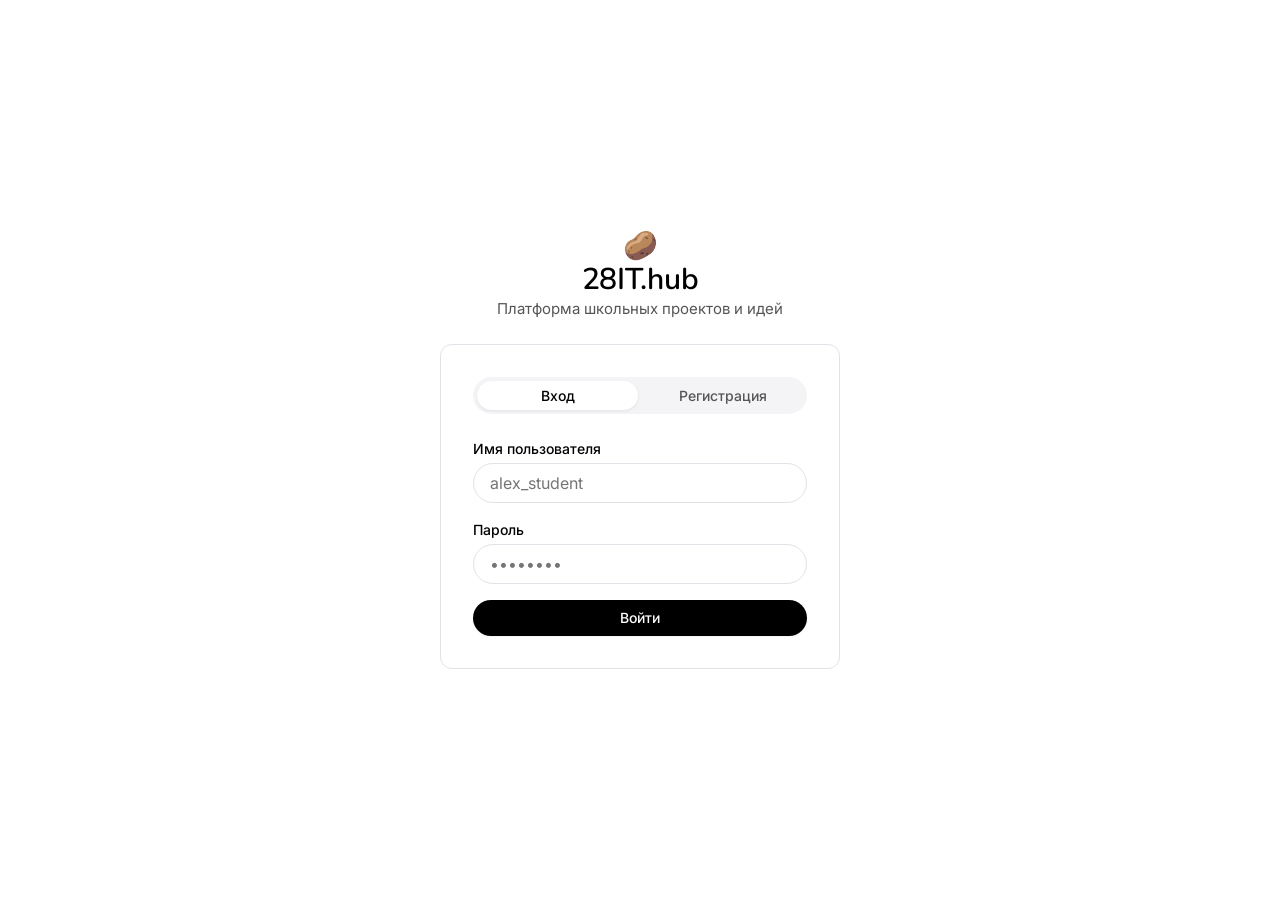
==== client/index.html @ 40cebf3d "refactor: replace logo with smiling potato, add light/dark theme switcher, refine buttons, clean IT " ====
<!DOCTYPE html>
<html lang="ru" data-theme="light">
<head>
  <meta charset="UTF-8" />
  <meta name="viewport" content="width=device-width, initial-scale=1.0" />
  <title>28IT.hub | Платформа школьных проектов</title>
  <meta name="description" content="Платформа школьных проектов 28IT.hub — пространство для обмена знаниями, творчеством и идеями." />
  <link rel="preconnect" href="https://fonts.googleapis.com">
  <link rel="preconnect" href="https://fonts.gstatic.com" crossorigin>
  <link href="https://fonts.googleapis.com/css2?family=Nunito:wght@500;600;700&family=Inter:wght@400;500;600&family=JetBrains+Mono:wght@400;500&display=swap" rel="stylesheet">
  <link rel="stylesheet" href="style.css?v=ollama_v2" />
</head>
<body class="ollama-body">

  <!-- ===================================================================
       1. AUTHENTICATION FULL-SCREEN CANVAS
       =================================================================== -->
  <div id="authScreen" class="ollama-auth-canvas">
    <div class="ollama-auth-box">
      <div class="ollama-auth-brand">
        <div class="potato-logo">🥔</div>
        <h1 class="ollama-display-xl">28IT.hub</h1>
        <p class="ollama-body-md">Платформа школьных проектов и идей</p>
      </div>

      <div class="ollama-auth-card">
        <div class="ollama-auth-tabs">
          <button id="loginTabBtn" class="ollama-tab-pill active" onclick="switchAuthTab('login')">Вход</button>
          <button id="registerTabBtn" class="ollama-tab-pill" onclick="switchAuthTab('register')">Регистрация</button>
        </div>

        <form id="authForm" onsubmit="handleAuthSubmit(event)">
          <div class="ollama-form-group">
            <label class="ollama-label" for="usernameInput">Имя пользователя</label>
            <input type="text" id="usernameInput" class="ollama-text-input" required minlength="3" autocomplete="username" placeholder="alex_student" />
          </div>

          <div class="ollama-form-group">
            <label class="ollama-label" for="passwordInput">Пароль</label>
            <input type="password" id="passwordInput" class="ollama-text-input" required minlength="6" autocomplete="current-password" placeholder="••••••••" />
          </div>

          <div id="authError" class="ollama-warning-box hidden"></div>

          <div class="ollama-form-actions">
            <button type="submit" id="authSubmitBtn" class="ollama-btn-primary full-width">Войти</button>
          </div>
        </form>
      </div>
    </div>
  </div>

  <!-- ===================================================================
       2. MAIN APP SHELL
       =================================================================== -->
  <div id="appContainer" class="ollama-app-container hidden">

    <!-- GLOBAL PRIMARY NAVIGATION BAR -->
    <header class="ollama-primary-nav">
      <div class="ollama-nav-inner">
        <div class="ollama-nav-left">
          <button class="ollama-brand-btn" onclick="navigate('main')">
            <span class="potato-logo nav-potato">🥔</span>
            <span class="ollama-nav-title">28IT.hub</span>
          </button>

          <nav class="ollama-nav-links">
            <button id="navMain" class="ollama-nav-link active" onclick="navigate('main')">Главная</button>
            <button id="navProjects" class="ollama-nav-link" onclick="navigate('projects')">Каталог</button>
            <button id="navMyProjects" class="ollama-nav-link" onclick="navigate('my-projects')">Мои проекты</button>
            <button id="navChats" class="ollama-nav-link" onclick="navigate('chats')">
              Сообщения
              <span id="unreadBadge" class="ollama-badge-unread hidden">0</span>
            </button>
          </nav>
        </div>

        <div class="ollama-search-pill-wrapper">
          <span class="ollama-search-icon">🔍</span>
          <input type="text" id="globalSearchInput" class="ollama-search-input" placeholder="Поиск проектов, авторов, идей..." oninput="handleGlobalSearch()" />
        </div>

        <div class="ollama-nav-right">
          <button class="ollama-btn-secondary theme-toggle-btn" id="themeToggleBtn" onclick="toggleTheme()" title="Переключить тему">☀️</button>
          
          <button class="ollama-btn-secondary" onclick="openPublishModal()">
            + Создать проект
          </button>

          <div class="ollama-user-pill" onclick="navigate('profile')" title="Мой профиль">
            <span class="ollama-user-avatar" id="currentUserAvatar">U</span>
            <span class="ollama-username" id="currentUsername">User</span>
          </div>

          <button class="ollama-btn-icon" onclick="logout()" title="Выйти">
            ✕
          </button>
        </div>
      </div>
    </header>

    <!-- MAIN READING COLUMN CONTENT -->
    <main class="ollama-main-wrapper">

      <!-- ===============================================================
           VIEW 1: HOME / CATALOG / MY PROJECTS / PROFILE
           =============================================================== -->
      <div id="pageView" class="ollama-page-view">

        <!-- HERO SECTION -->
        <section id="heroChapter" class="ollama-hero-section">
          <div class="potato-logo hero-potato">🥔</div>
          <h1 class="ollama-display-xl" id="heroDisplayTitle">Свободная платформа школьных проектов</h1>
          <p class="ollama-body-md ollama-hero-subtitle">Единое пространство для публикации работ, обмена идеями и общения авторов</p>

          <!-- SIGNATURE SNIPPET PILL -->
          <div class="ollama-install-snippet" onclick="copyInstallCmd()">
            <span class="ollama-code-md">28IT.hub — Локальная школьная сеть</span>
            <span class="ollama-copy-btn" title="Копировать">📋</span>
          </div>

          <div class="ollama-hero-actions">
            <button class="ollama-btn-primary" onclick="scrollToCatalog()">Перейти в каталог</button>
            <button class="ollama-btn-secondary" onclick="openPublishModal()">Опубликовать проект</button>
          </div>
        </section>

        <!-- CATALOG & CATEGORIES SECTION -->
        <section id="catalogSection" class="ollama-section">
          <div class="ollama-section-header">
            <h2 class="ollama-display-lg" id="sectionTitle">Каталог проектов</h2>
            <span id="projectsCount" class="ollama-caption-sm">0 проектов</span>
          </div>

          <!-- CATEGORY PILLS -->
          <div class="ollama-category-pills" id="categoriesList">
            <button class="ollama-cat-pill active" onclick="selectCategory('Все')">Все категории</button>
            <button class="ollama-cat-pill" onclick="selectCategory('Учёба')">Учёба</button>
            <button class="ollama-cat-pill" onclick="selectCategory('Творчество')">Творчество</button>
            <button class="ollama-cat-pill" onclick="selectCategory('Игры & Досуг')">Игры & Досуг</button>
            <button class="ollama-cat-pill" onclick="selectCategory('Идеи & Проекты')">Идеи & Проекты</button>
            <button class="ollama-cat-pill" onclick="selectCategory('Другое')">Другое</button>
          </div>

          <!-- PROJECTS GRID -->
          <div id="projectsGrid" class="ollama-projects-grid">
            <div class="ollama-loading">Загрузка каталога...</div>
          </div>
        </section>

        <!-- TERMINAL CARD & ACTIVITY SECTION -->
        <section class="ollama-section">
          <div class="ollama-section-header">
            <h2 class="ollama-heading-lg">Лента событий 28IT.hub</h2>
            <p class="ollama-body-md">Обновления и активность участников локальной сети</p>
          </div>

          <div class="ollama-terminal-grid">
            <!-- TERMINAL CARD PRODUCT PREVIEW -->
            <div class="ollama-terminal-card">
              <div class="ollama-terminal-header">
                <span class="ollama-dot red"></span>
                <span class="ollama-dot yellow"></span>
                <span class="ollama-dot green"></span>
                <span class="ollama-terminal-title">Консоль событий — 28IT.hub</span>
              </div>
              <div class="ollama-terminal-body" id="terminalOutput">
                <div class="ollama-code-sm mute"># Локальное подключение активна</div>
                <div class="ollama-code-sm"><span class="prompt">$</span> 28it-hub status</div>
                <div class="ollama-code-sm mute">загрузка системы... 100%</div>
                <div class="ollama-code-sm">статус: готов к работе (http://localhost:3000)</div>
              </div>
            </div>

            <!-- GIT ACTIVITY STREAM -->
            <div class="ollama-git-stream" id="gitActivityList">
              <div class="ollama-git-empty">Ожидание новых событий...</div>
            </div>
          </div>
        </section>

        <!-- INVERTED DARK CARD SECTION -->
        <section class="ollama-section">
          <div class="ollama-pricing-card-dark">
            <div class="ollama-dark-card-inner">
              <div class="ollama-dark-badge">ШКОЛЬНОЕ СООБЩЕСТВО</div>
              <h3 class="ollama-heading-lg">Присоединяйтесь к лаборатории 28IT</h3>
              <p class="ollama-body-md dark-mute">
                Объединяйтесь с другими школьниками, создавайте уникальные работы и делитесь результатами.
              </p>
              <button class="ollama-btn-pill-on-dark" onclick="openPublishModal()">
                Загрузить свою работу
              </button>
            </div>
          </div>
        </section>

        <!-- FAQ SECTION -->
        <section class="ollama-section">
          <h2 class="ollama-display-lg">Часто задаваемые вопросы</h2>
          <div class="ollama-faq-list">
            <div class="ollama-faq-row">
              <div class="ollama-heading-sm">Как выложить свой проект?</div>
              <div class="ollama-body-md">Нажмите кнопку «+ Создать проект», заполните описание, прикрепите файлы или ссылку на репозиторий в Gitea.</div>
            </div>
            <div class="ollama-faq-row">
              <div class="ollama-heading-sm">Как заказать 3D-печать детали?</div>
              <div class="ollama-body-md">Найдите интересующий проект в каталоге и нажмите «Написать автору», чтобы обсудить изготовление.</div>
            </div>
            <div class="ollama-faq-row">
              <div class="ollama-heading-sm">Работает ли сайт без интернета?</div>
              <div class="ollama-body-md">Да, платформа развернута в локальной сети школы и доступна автономно.</div>
            </div>
          </div>
        </section>

        <!-- FOOTER SECTION -->
        <footer class="ollama-footer">
          <div class="ollama-footer-links">
            <a href="#" onclick="navigate('main'); return false;">Главная</a>
            <a href="#" onclick="navigate('projects'); return false;">Проекты</a>
            <a href="#" onclick="navigate('my-projects'); return false;">Мои публикации</a>
            <a href="#" onclick="navigate('chats'); return false;">Сообщения</a>
            <span>Gitea</span>
            <span>28IT Lab</span>
          </div>
          <div class="ollama-footer-copy">© 2026 28IT.hub · Документированная система мейкеров</div>
        </footer>

      </div><!-- /pageView -->

      <!-- ===============================================================
           VIEW 2: CHATS & DIRECT MESSAGING
           =============================================================== -->
      <div id="chatsView" class="ollama-chats-screen hidden">
        <div class="ollama-chats-shell">
          
          <!-- Chats Sidebar -->
          <aside class="ollama-chats-sidebar">
            <div class="ollama-chats-header">
              <h2 class="ollama-heading-md">Диалоги</h2>
            </div>
            <div id="chatsList" class="ollama-dialogs-list"></div>
          </aside>

          <!-- Active Chat Window -->
          <section class="ollama-chat-viewport">
            <div id="chatHeader" class="ollama-chat-header-bar">
              <div class="ollama-chat-peer-info">
                <div id="activeChatAvatar" class="ollama-avatar-pill">👤</div>
                <div>
                  <div id="activeChatTitle" class="ollama-heading-md">Выберите диалог</div>
                  <div id="chatSubInfo" class="ollama-caption-sm">Диалоги по проектам</div>
                </div>
              </div>
              <div id="typingIndicator" class="ollama-typing-tag hidden">печатает...</div>
            </div>

            <div id="messagesContainer" class="ollama-messages-scroll-area">
              <div class="ollama-empty-messages">
                <div class="ollama-empty-icon">💬</div>
                <div class="ollama-heading-md">Диалог не выбран</div>
                <p class="ollama-body-sm">Выберите контакт слева или нажмите «Написать автору» в карточке</p>
              </div>
            </div>

            <form id="messageForm" class="ollama-message-compose-bar hidden" onsubmit="sendMessage(event)">
              <div id="chatAttachPreview" class="ollama-attach-preview hidden">
                <img id="chatAttachImg" src="" alt="preview" />
                <button type="button" class="ollama-attach-remove" onclick="removeChatAttach()">✕</button>
              </div>

              <div class="ollama-compose-inputs">
                <button type="button" class="ollama-btn-icon" onclick="document.getElementById('chatFileInput').click()" title="Прикрепить фото">
                  📷
                </button>
                <input type="file" id="chatFileInput" accept="image/*" style="display:none" onchange="handleChatFileSelect(event)" />
                
                <textarea id="messageInput" class="ollama-text-input ollama-compose-textarea" placeholder="Введите сообщение..." rows="1" oninput="handleTyping()" onkeydown="handleKeyDown(event)"></textarea>
                
                <button type="submit" class="ollama-btn-primary">
                  Отправить
                </button>
              </div>
            </form>
          </section>

        </div>
      </div><!-- /chatsView -->

    </main>
  </div>

  <!-- ===================================================================
       3. MODALS
       =================================================================== -->

  <!-- PROJECT DETAIL MODAL -->
  <div id="projectDetailModal" class="ollama-modal-overlay hidden" onclick="handleOverlayClick(event, 'projectDetailModal')">
    <div class="ollama-modal-container">
      <button class="ollama-modal-close" onclick="closeProjectDetailModal()">✕</button>
      <div id="projectDetailBody" class="ollama-modal-inner">
        <!-- Injected via JS -->
      </div>
    </div>
  </div>

  <!-- PUBLISH MODAL -->
  <div id="publishModal" class="ollama-modal-overlay hidden" onclick="handleOverlayClick(event, 'publishModal')">
    <div class="ollama-modal-container">
      <div class="ollama-modal-header">
        <h3 class="ollama-heading-lg">Опубликовать новый проект</h3>
        <button class="ollama-modal-close" onclick="closePublishModal()">✕</button>
      </div>

      <div class="ollama-modal-inner">
        <form id="publishForm" onsubmit="handlePublishSubmit(event)">
          <div class="ollama-form-group">
            <label class="ollama-label" for="postTitle">Название проекта *</label>
            <input type="text" id="postTitle" class="ollama-text-input" placeholder="Например: FPV Квадрокоптер Mark4" required />
          </div>

          <div class="ollama-form-group">
            <label class="ollama-label" for="postCategory">Категория</label>
            <select id="postCategory" class="ollama-text-input ollama-select">
              <option value="Учёба & Доклады">Учёба & Доклады</option>
              <option value="Творчество & Дизайн">Творчество & Дизайн</option>
              <option value="Игры & Развлечения">Игры & Развлечения</option>
              <option value="Идеи & Лайфхаки">Идеи & Лайфхаки</option>
              <option value="Другое">Другое</option>
            </select>
          </div>

          <div class="ollama-form-group">
            <label class="ollama-label" for="postDesc">Описание проекта *</label>
            <textarea id="postDesc" class="ollama-text-input ollama-textarea" rows="4" placeholder="Характеристики, детали, особенности..." required></textarea>
          </div>

          <div class="ollama-form-group">
            <label class="ollama-label" for="postRepo">Ссылка на Git-репозиторий (Gitea / GitHub)</label>
            <input type="text" id="postRepo" class="ollama-text-input" placeholder="http://192.168.8.178:3000/user/fpv-project" />
          </div>

          <div class="ollama-form-group">
            <label class="ollama-label" for="postImageInput">Обложка / Изображение</label>
            <input type="file" id="postImageInput" accept="image/*" class="ollama-text-input" />
          </div>

          <div id="publishError" class="ollama-warning-box hidden"></div>

          <div class="ollama-modal-actions">
            <button type="button" class="ollama-btn-secondary" onclick="closePublishModal()">Отмена</button>
            <button type="submit" id="publishBtn" class="ollama-btn-primary">Опубликовать</button>
          </div>
        </form>
      </div>
    </div>
  </div>

  <script src="/socket.io/socket.io.js"></script>
  <script src="app.js?v=ollama_v1"></script>
</body>
</html>
---- client/style.css ----
/* ===================================================================
   28IT.HUB DESIGN SYSTEM
   Brand: Potato 🥔 · Canvas: Light (#ffffff) / Dark (#121214)
   Typography: SF Pro Rounded / Nunito / system-ui / ui-monospace
   Geometry: Rounded Pill buttons & Clean Cards
   =================================================================== */

:root, html[data-theme="light"] {
  /* Colors - Light Theme */
  --color-primary: #000000;
  --color-on-primary: #ffffff;
  --color-ink: #000000;
  --color-ink-deep: #090909;
  --color-charcoal: #424242;
  --color-body: #555555;
  --color-mute: #888888;
  --color-canvas: #ffffff;
  --color-surface-soft: #f4f4f6;
  --color-surface-card: #ffffff;
  --color-hairline: #e2e2e8;
  --color-hairline-strong: #d0d0d8;
  --color-on-dark: #ffffff;
  --color-on-dark-mute: rgba(255, 255, 255, 0.7);
  --color-surface-dark: #18181b;
  --color-focus-ring: rgba(59, 130, 246, 0.4);
  --color-link: #000000;
  --color-link-mute: #737373;
  --color-terminal-red: #ff5f56;
  --color-terminal-yellow: #ffbd2e;
  --color-terminal-green: #27c93f;
  --color-card-bg: #ffffff;
  --color-card-border: #e2e2e8;

  /* Typography Fonts */
  --font-family-display: "SF Pro Rounded", "Nunito", -apple-system, BlinkMacSystemFont, "Segoe UI", Roboto, sans-serif;
  --font-family-body: ui-sans-serif, -apple-system, BlinkMacSystemFont, "Segoe UI", Roboto, Inter, sans-serif;
  --font-family-mono: ui-monospace, SFMono-Regular, Menlo, Monaco, Consolas, "Liberation Mono", monospace;

  /* Radius System */
  --radius-none: 0px;
  --radius-sm: 6px;
  --radius-md: 8px;
  --radius-lg: 12px;
  --radius-full: 9999px;

  /* Spacing Scale */
  --space-xxs: 2px;
  --space-xs: 4px;
  --space-sm: 8px;
  --space-md: 12px;
  --space-lg: 16px;
  --space-xl: 24px;
  --space-xxl: 32px;
  --space-section: 64px;
}

html[data-theme="dark"] {
  /* Colors - Dark Theme */
  --color-primary: #ffffff;
  --color-on-primary: #000000;
  --color-ink: #f4f4f6;
  --color-ink-deep: #e4e4e7;
  --color-charcoal: #a1a1aa;
  --color-body: #a1a1aa;
  --color-mute: #71717a;
  --color-canvas: #121214;
  --color-surface-soft: #1c1c1f;
  --color-surface-card: #18181b;
  --color-hairline: #2e2e34;
  --color-hairline-strong: #3f3f46;
  --color-on-dark: #ffffff;
  --color-on-dark-mute: rgba(255, 255, 255, 0.7);
  --color-surface-dark: #27272a;
  --color-focus-ring: rgba(96, 165, 250, 0.5);
  --color-link: #ffffff;
  --color-link-mute: #a1a1aa;
  --color-card-bg: #18181b;
  --color-card-border: #2e2e34;
}

/* Base Reset */
*, *:before, *:after {
  box-sizing: border-box;
  margin: 0;
  padding: 0;
}

html, body {
  width: 100%;
  min-height: 100%;
  background-color: var(--color-canvas);
  color: var(--color-ink);
  font-family: var(--font-family-body);
  font-size: 15px;
  line-height: 1.5;
  -webkit-font-smoothing: antialiased;
  transition: background-color 0.25s ease, color 0.25s ease;
}

a {
  color: var(--color-link);
  text-decoration: underline;
}

button {
  font-family: inherit;
  cursor: pointer;
  border: none;
  background: none;
}

.hidden {
  display: none !important;
}

.full-width {
  width: 100% !important;
}

/* Smiling Potato Logo */
.potato-logo {
  font-size: 28px;
  line-height: 1;
  display: inline-block;
  user-select: none;
  transition: transform 0.2s ease;
}
.potato-logo:hover {
  transform: scale(1.15) rotate(5deg);
}
.nav-potato {
  font-size: 22px;
}
.hero-potato {
  font-size: 44px;
  margin-bottom: 12px;
}

/* ===================================================================
   TYPOGRAPHY SPECIFICATION
   =================================================================== */
.ollama-display-xl {
  font-family: var(--font-family-display);
  font-size: 30px;
  font-weight: 600;
  line-height: 1.2;
  letter-spacing: -0.01em;
  color: var(--color-ink);
}

.ollama-display-lg {
  font-family: var(--font-family-display);
  font-size: 24px;
  font-weight: 600;
  line-height: 1.25;
  letter-spacing: 0;
  color: var(--color-ink);
}

.ollama-heading-lg {
  font-family: var(--font-family-display);
  font-size: 20px;
  font-weight: 600;
  line-height: 1.33;
  letter-spacing: 0;
  color: var(--color-ink);
}

.ollama-heading-md {
  font-family: var(--font-family-body);
  font-size: 18px;
  font-weight: 500;
  line-height: 1.4;
  letter-spacing: 0;
  color: var(--color-ink);
}

.ollama-heading-sm {
  font-family: var(--font-family-body);
  font-size: 16px;
  font-weight: 500;
  line-height: 1.5;
  letter-spacing: 0;
  color: var(--color-ink);
}

.ollama-body-md {
  font-family: var(--font-family-body);
  font-size: 15px;
  font-weight: 400;
  line-height: 1.5;
  color: var(--color-body);
}

.ollama-body-md.dark-mute {
  color: var(--color-on-dark-mute);
}

.ollama-body-strong {
  font-family: var(--font-family-body);
  font-size: 15px;
  font-weight: 500;
  line-height: 1.5;
  color: var(--color-ink);
}

.ollama-body-sm {
  font-family: var(--font-family-body);
  font-size: 13px;
  font-weight: 400;
  line-height: 1.43;
  color: var(--color-body);
}

.ollama-body-sm-strong {
  font-family: var(--font-family-body);
  font-size: 13px;
  font-weight: 500;
  line-height: 1.43;
  color: var(--color-ink);
}

.ollama-caption-sm {
  font-family: var(--font-family-body);
  font-size: 12px;
  font-weight: 400;
  line-height: 1.33;
  color: var(--color-mute);
}

.ollama-code-md {
  font-family: var(--font-family-mono);
  font-size: 14px;
  font-weight: 400;
  line-height: 1.5;
}

.ollama-code-sm {
  font-family: var(--font-family-mono);
  font-size: 13px;
  font-weight: 400;
  line-height: 1.43;
}

/* ===================================================================
   BUTTON COMPONENTS (Neat, clean, rounded)
   =================================================================== */
.ollama-btn-primary {
  background-color: var(--color-primary);
  color: var(--color-on-primary);
  font-family: var(--font-family-body);
  font-size: 14px;
  font-weight: 500;
  line-height: 1;
  border-radius: var(--radius-full);
  padding: 8px 18px;
  height: 36px;
  display: inline-flex;
  align-items: center;
  justify-content: center;
  gap: var(--space-xs);
  border: 1px solid transparent;
  transition: all 0.2s cubic-bezier(0.16, 1, 0.3, 1);
  box-shadow: 0 1px 2px rgba(0,0,0,0.05);
}

.ollama-btn-primary:hover {
  opacity: 0.9;
  transform: translateY(-1px);
}

.ollama-btn-primary:active {
  transform: translateY(0);
}

.ollama-btn-secondary {
  background-color: var(--color-surface-soft);
  color: var(--color-ink);
  border: 1px solid var(--color-hairline);
  font-family: var(--font-family-body);
  font-size: 14px;
  font-weight: 500;
  line-height: 1;
  border-radius: var(--radius-full);
  padding: 8px 18px;
  height: 36px;
  display: inline-flex;
  align-items: center;
  justify-content: center;
  transition: all 0.2s cubic-bezier(0.16, 1, 0.3, 1);
}

.ollama-btn-secondary:hover {
  background-color: var(--color-hairline);
  color: var(--color-ink);
  transform: translateY(-1px);
}

.ollama-btn-pill-on-dark {
  background-color: #ffffff;
  color: #000000;
  font-family: var(--font-family-body);
  font-size: 14px;
  font-weight: 500;
  line-height: 1;
  border-radius: var(--radius-full);
  padding: 8px 20px;
  height: 36px;
  display: inline-flex;
  align-items: center;
  justify-content: center;
  transition: all 0.2s ease;
}

.ollama-btn-pill-on-dark:hover {
  opacity: 0.9;
  transform: translateY(-1px);
}

.ollama-btn-icon {
  background-color: var(--color-surface-soft);
  color: var(--color-ink);
  border: 1px solid var(--color-hairline);
  border-radius: var(--radius-full);
  width: 36px;
  height: 36px;
  display: inline-flex;
  align-items: center;
  justify-content: center;
  font-size: 14px;
  transition: all 0.2s ease;
}

.ollama-btn-icon:hover {
  background-color: var(--color-hairline);
}

/* ===================================================================
   AUTHENTICATION CANVAS
   =================================================================== */
.ollama-auth-canvas {
  width: 100vw;
  height: 100vh;
  display: flex;
  align-items: center;
  justify-content: center;
  background-color: var(--color-canvas);
  padding: var(--space-xl);
}

.ollama-auth-box {
  width: 100%;
  max-width: 400px;
  display: flex;
  flex-direction: column;
  align-items: center;
  text-align: center;
  gap: var(--space-xl);
}

.ollama-mascot-logo {
  font-size: 48px;
  line-height: 1;
  margin-bottom: var(--space-xs);
}

.ollama-auth-card {
  width: 100%;
  background-color: var(--color-canvas);
  border: 1px solid var(--color-hairline);
  border-radius: var(--radius-lg);
  padding: var(--space-xxl);
  display: flex;
  flex-direction: column;
  gap: var(--space-xl);
  text-align: left;
}

.ollama-auth-tabs {
  display: flex;
  gap: var(--space-xs);
  background-color: var(--color-surface-soft);
  padding: 4px;
  border-radius: var(--radius-full);
}

.ollama-tab-pill {
  flex: 1;
  padding: 6px 12px;
  border-radius: var(--radius-full);
  font-size: 14px;
  font-weight: 500;
  color: var(--color-body);
  text-align: center;
}

.ollama-tab-pill.active {
  background-color: var(--color-canvas);
  color: var(--color-ink);
  box-shadow: 0 1px 3px rgba(0,0,0,0.08);
}

.ollama-form-group {
  display: flex;
  flex-direction: column;
  gap: var(--space-xs);
  margin-bottom: var(--space-lg);
}

.ollama-label {
  font-size: 14px;
  font-weight: 500;
  color: var(--color-ink);
}

.ollama-text-input {
  background-color: var(--color-canvas);
  color: var(--color-ink);
  border: 1px solid var(--color-hairline);
  border-radius: var(--radius-full);
  padding: 8px 16px;
  height: 40px;
  font-family: var(--font-family-body);
  font-size: 16px;
  outline: none;
  width: 100%;
}

.ollama-text-input:focus {
  border-color: var(--color-ink);
  box-shadow: 0 0 0 3px var(--color-focus-ring);
}

.ollama-textarea {
  border-radius: var(--radius-lg);
  height: auto;
  padding: 12px 16px;
}

.ollama-select {
  appearance: none;
  background-image: url("data:image/svg+xml;charset=US-ASCII,%3Csvg%20xmlns%3D%22http%3A%2F%2Fwww.w3.org%2F2000%2Fsvg%22%20width%3D%22292.4%22%20height%3D%22292.4%22%3E%3Cpath%20fill%3D%22%23000000%22%20d%3D%22M287%2069.4a17.6%2017.6%200%200%200-13-5.4H18.4c-5%200-9.3%201.8-12.9%205.4A17.6%2017.6%200%200%200%200%2082.2c0%205%201.8%209.3%205.4%2012.9l128%20127.9c3.6%203.6%207.8%205.4%2012.8%205.4s9.2-1.8%2012.8-5.4L287%2095c3.5-3.5%205.4-7.8%205.4-12.8%200-5-1.9-9.2-5.5-12.8z%22%2F%3E%3C%2Fsvg%3E");
  background-repeat: no-repeat;
  background-position: right 16px center;
  background-size: 10px;
}

.ollama-warning-box {
  background-color: #fff1f0;
  border: 1px solid #ffa39e;
  color: #cf1322;
  padding: 8px 16px;
  border-radius: var(--radius-lg);
  font-size: 14px;
  margin-bottom: var(--space-lg);
}

/* ===================================================================
   PRIMARY NAVIGATION (Height 56px, Sticky)
   =================================================================== */
.ollama-primary-nav {
  height: 56px;
  background-color: var(--color-canvas);
  border-bottom: 1px solid var(--color-hairline);
  position: sticky;
  top: 0;
  z-index: 100;
  display: flex;
  align-items: center;
  padding: 0 var(--space-xl);
  transition: background-color 0.25s ease, border-color 0.25s ease;
}

.ollama-nav-inner {
  width: 100%;
  max-width: 1080px;
  margin: 0 auto;
  display: flex;
  align-items: center;
  justify-content: space-between;
  gap: var(--space-lg);
}

.ollama-nav-left {
  display: flex;
  align-items: center;
  gap: var(--space-xl);
}

.ollama-brand-btn {
  display: flex;
  align-items: center;
  gap: var(--space-xs);
  text-decoration: none;
}

.ollama-nav-logo {
  font-size: 24px;
}

.ollama-nav-title {
  font-family: var(--font-family-display);
  font-size: 18px;
  font-weight: 600;
  color: var(--color-ink);
}

.ollama-nav-links {
  display: flex;
  align-items: center;
  gap: var(--space-lg);
}

.ollama-nav-link {
  font-size: 14px;
  font-weight: 500;
  color: var(--color-body);
  padding: 4px 0;
  position: relative;
  transition: color 0.15s ease;
}

.ollama-nav-link.active {
  color: var(--color-ink);
}

.ollama-badge-unread {
  background-color: var(--color-primary);
  color: var(--color-on-primary);
  font-size: 11px;
  font-weight: 600;
  padding: 2px 6px;
  border-radius: var(--radius-full);
  margin-left: 4px;
}

.ollama-search-pill-wrapper {
  position: relative;
  width: 300px;
}

.ollama-search-icon {
  position: absolute;
  left: 12px;
  top: 50%;
  transform: translateY(-50%);
  font-size: 14px;
  color: var(--color-mute);
  pointer-events: none;
}

.ollama-search-input {
  width: 100%;
  height: 36px;
  background-color: var(--color-surface-soft);
  border: 1px solid var(--color-hairline);
  border-radius: var(--radius-full);
  padding: 8px 16px 8px 36px;
  font-size: 14px;
  color: var(--color-ink);
  outline: none;
  transition: all 0.2s ease;
}

.ollama-search-input:focus {
  background-color: var(--color-canvas);
  border-color: var(--color-hairline-strong);
  box-shadow: 0 0 0 3px var(--color-focus-ring);
}

.ollama-nav-right {
  display: flex;
  align-items: center;
  gap: var(--space-sm);
}

.ollama-user-pill {
  display: flex;
  align-items: center;
  gap: var(--space-xs);
  cursor: pointer;
  padding: 4px var(--space-sm);
  border-radius: var(--radius-full);
  background-color: var(--color-surface-soft);
  border: 1px solid var(--color-hairline);
}

.ollama-user-avatar {
  width: 24px;
  height: 24px;
  border-radius: var(--radius-full);
  background-color: var(--color-primary);
  color: var(--color-on-primary);
  display: flex;
  align-items: center;
  justify-content: center;
  font-size: 12px;
  font-weight: 600;
}

.ollama-username {
  font-size: 13px;
  font-weight: 500;
  color: var(--color-ink);
}

/* ===================================================================
   MAIN CONTAINER & BALANCED LAYOUT (1080px max-width)
   =================================================================== */
.ollama-main-wrapper {
  width: 100%;
  max-width: 1080px;
  margin: 0 auto;
  padding: 40px var(--space-xl) 80px var(--space-xl);
}

.ollama-section {
  margin-bottom: var(--space-section);
}

.ollama-section-header {
  margin-bottom: var(--space-xl);
  display: flex;
  flex-direction: column;
  gap: var(--space-xs);
}

/* HERO SECTION */
.ollama-hero-section {
  display: flex;
  flex-direction: column;
  align-items: center;
  text-align: center;
  gap: var(--space-md);
  margin: 0 auto var(--space-section) auto;
  max-width: 720px;
  padding: 24px 16px;
}

.ollama-hero-subtitle {
  max-width: 520px;
}

.ollama-install-snippet {
  background-color: var(--color-surface-soft);
  color: var(--color-ink);
  padding: 10px 20px;
  height: 42px;
  border-radius: var(--radius-full);
  display: inline-flex;
  align-items: center;
  gap: var(--space-md);
  cursor: pointer;
  border: 1px solid var(--color-hairline);
  user-select: all;
  transition: border-color 0.2s ease;
}

.ollama-install-snippet:hover {
  border-color: var(--color-hairline-strong);
}

.ollama-copy-btn {
  font-size: 14px;
  color: var(--color-mute);
}

.ollama-hero-actions {
  display: flex;
  gap: var(--space-md);
  margin-top: var(--space-xs);
}

/* CATEGORIES STRIP */
.ollama-category-pills {
  display: flex;
  flex-wrap: wrap;
  gap: var(--space-xs);
  margin-bottom: var(--space-xl);
}

.ollama-cat-pill {
  background-color: var(--color-surface-soft);
  color: var(--color-ink);
  border: 1px solid var(--color-hairline);
  padding: 6px 16px;
  border-radius: var(--radius-full);
  font-size: 13px;
  font-weight: 500;
  transition: all 0.2s ease;
}

.ollama-cat-pill.active {
  background-color: var(--color-primary);
  color: var(--color-on-primary);
  border-color: transparent;
}

/* PROJECTS GRID & CARDS */
.ollama-projects-grid {
  display: grid;
  grid-template-columns: repeat(auto-fill, minmax(240px, 1fr));
  gap: var(--space-xl);
}

.ollama-card {
  background-color: var(--color-canvas);
  border: 1px solid var(--color-hairline);
  border-radius: var(--radius-lg);
  padding: var(--space-lg);
  display: flex;
  flex-direction: column;
  gap: var(--space-md);
  cursor: pointer;
  transition: border-color 0.15s ease;
}

.ollama-card:hover {
  border-color: var(--color-hairline-strong);
}

.ollama-card-cover {
  width: 100%;
  height: 140px;
  object-fit: cover;
  border-radius: var(--radius-md);
  background-color: var(--color-surface-soft);
}

.ollama-card-category {
  display: inline-block;
  background-color: var(--color-surface-soft);
  color: var(--color-ink);
  font-family: var(--font-family-mono);
  font-size: 12px;
  padding: 4px 8px;
  border-radius: var(--radius-full);
  align-self: flex-start;
}

.ollama-card-title {
  font-family: var(--font-family-body);
  font-size: 18px;
  font-weight: 500;
  color: var(--color-ink);
  line-height: 1.3;
}

.ollama-card-desc {
  font-size: 14px;
  color: var(--color-body);
  display: -webkit-box;
  -webkit-line-clamp: 2;
  -webkit-box-orient: vertical;
  overflow: hidden;
}

.ollama-card-author {
  display: flex;
  align-items: center;
  gap: var(--space-xs);
  margin-top: auto;
  padding-top: var(--space-sm);
  border-top: 1px solid var(--color-hairline);
}

/* TERMINAL CARD & GIT ACTIVITY */
.ollama-terminal-grid {
  display: flex;
  flex-direction: column;
  gap: var(--space-xl);
}

.ollama-terminal-card {
  background-color: var(--color-canvas);
  border: 1px solid var(--color-hairline);
  border-radius: var(--radius-lg);
  padding: var(--space-lg);
  font-family: var(--font-family-mono);
}

.ollama-terminal-header {
  display: flex;
  align-items: center;
  gap: 6px;
  margin-bottom: var(--space-md);
  padding-bottom: var(--space-sm);
  border-bottom: 1px solid var(--color-hairline);
}

.ollama-dot {
  width: 12px;
  height: 12px;
  border-radius: var(--radius-full);
}

.ollama-dot.red { background-color: var(--color-terminal-red); }
.ollama-dot.yellow { background-color: var(--color-terminal-yellow); }
.ollama-dot.green { background-color: var(--color-terminal-green); }

.ollama-terminal-title {
  font-size: 12px;
  color: var(--color-mute);
  margin-left: var(--space-xs);
}

.ollama-terminal-body {
  display: flex;
  flex-direction: column;
  gap: 4px;
}

.ollama-terminal-body .prompt {
  color: var(--color-mute);
}

.ollama-git-stream {
  display: flex;
  flex-direction: column;
  gap: var(--space-sm);
}

.ollama-git-card {
  background-color: var(--color-surface-soft);
  border-radius: var(--radius-md);
  padding: var(--space-md);
  display: flex;
  justify-content: space-between;
  align-items: center;
  font-size: 14px;
}

.ollama-git-tag {
  font-family: var(--font-family-mono);
  font-size: 12px;
  background-color: var(--color-canvas);
  border: 1px solid var(--color-hairline);
  padding: 2px 8px;
  border-radius: var(--radius-full);
}

/* INVERTED DARK CARD (MAX TIER MOMENT) */
.ollama-pricing-card-dark {
  background-color: var(--color-surface-dark);
  color: var(--color-on-dark);
  border-radius: var(--radius-lg);
  padding: var(--space-xxl);
}

.ollama-dark-card-inner {
  display: flex;
  flex-direction: column;
  align-items: flex-start;
  gap: var(--space-md);
}

.ollama-dark-badge {
  font-family: var(--font-family-mono);
  font-size: 12px;
  color: var(--color-on-dark-mute);
  letter-spacing: 0.5px;
}

.ollama-pricing-card-dark h3 {
  color: var(--color-on-dark);
}

/* FAQ ROWS */
.ollama-faq-list {
  display: flex;
  flex-direction: column;
}

.ollama-faq-row {
  padding: var(--space-lg) 0;
  border-bottom: 1px solid var(--color-hairline);
  display: flex;
  flex-direction: column;
  gap: var(--space-xs);
}

/* FOOTER SECTION */
.ollama-footer {
  padding-top: var(--space-xxl);
  border-top: 1px solid var(--color-hairline);
  display: flex;
  flex-direction: column;
  align-items: center;
  gap: var(--space-md);
}

.ollama-footer-links {
  display: flex;
  flex-wrap: wrap;
  gap: var(--space-lg);
  font-size: 14px;
  color: var(--color-body);
}

.ollama-footer-links a {
  color: var(--color-body);
  text-decoration: none;
}

.ollama-footer-links a:hover {
  color: var(--color-ink);
}

.ollama-footer-copy {
  font-size: 12px;
  color: var(--color-mute);
}

/* ===================================================================
   CHATS & MESSAGING VIEW
   =================================================================== */
.ollama-chats-screen {
  width: 100%;
}

.ollama-chats-shell {
  display: grid;
  grid-template-columns: 260px 1fr;
  gap: var(--space-lg);
  border: 1px solid var(--color-hairline);
  border-radius: var(--radius-lg);
  overflow: hidden;
  height: 600px;
  background-color: var(--color-canvas);
}

.ollama-chats-sidebar {
  border-right: 1px solid var(--color-hairline);
  background-color: var(--color-surface-soft);
  display: flex;
  flex-direction: column;
}

.ollama-chats-header {
  padding: var(--space-md);
  border-bottom: 1px solid var(--color-hairline);
}

.ollama-dialogs-list {
  flex: 1;
  overflow-y: auto;
}

.ollama-dialog-item {
  padding: var(--space-md);
  border-bottom: 1px solid var(--color-hairline);
  cursor: pointer;
  display: flex;
  align-items: center;
  gap: var(--space-sm);
}

.ollama-dialog-item.active {
  background-color: var(--color-canvas);
  font-weight: 500;
}

.ollama-chat-viewport {
  display: flex;
  flex-direction: column;
}

.ollama-chat-header-bar {
  padding: var(--space-md);
  border-bottom: 1px solid var(--color-hairline);
  display: flex;
  justify-content: space-between;
  align-items: center;
}

.ollama-messages-scroll-area {
  flex: 1;
  padding: var(--space-lg);
  overflow-y: auto;
  display: flex;
  flex-direction: column;
  gap: var(--space-md);
}

.ollama-msg-bubble {
  max-width: 70%;
  padding: 10px 16px;
  border-radius: var(--radius-lg);
  font-size: 14px;
}

.ollama-msg-bubble.sent {
  align-self: flex-end;
  background-color: var(--color-primary);
  color: var(--color-on-primary);
}

.ollama-msg-bubble.received {
  align-self: flex-start;
  background-color: var(--color-surface-soft);
  color: var(--color-ink);
  border: 1px solid var(--color-hairline);
}

.ollama-message-compose-bar {
  padding: var(--space-md);
  border-top: 1px solid var(--color-hairline);
}

.ollama-compose-inputs {
  display: flex;
  align-items: center;
  gap: var(--space-sm);
}

.ollama-compose-textarea {
  flex: 1;
  resize: none;
  height: 40px;
}

/* ===================================================================
   MODALS
   =================================================================== */
.ollama-modal-overlay {
  position: fixed;
  top: 0;
  left: 0;
  width: 100vw;
  height: 100vh;
  background-color: rgba(0,0,0,0.4);
  display: flex;
  align-items: center;
  justify-content: center;
  z-index: 200;
  padding: var(--space-xl);
}

.ollama-modal-container {
  width: 100%;
  max-width: 560px;
  background-color: var(--color-canvas);
  border-radius: var(--radius-lg);
  padding: var(--space-xxl);
  position: relative;
  max-height: 90vh;
  overflow-y: auto;
}

.ollama-modal-close {
  position: absolute;
  top: 20px;
  right: 20px;
  font-size: 18px;
  color: var(--color-mute);
}

.ollama-modal-actions {
  display: flex;
  justify-content: flex-end;
  gap: var(--space-md);
  margin-top: var(--space-xl);
}

/* RESPONSIVE BREAKPOINTS */
@media (max-width: 768px) {
  .ollama-main-wrapper {
    padding: var(--space-xl) var(--space-md);
  }

  .ollama-display-xl {
    font-size: 28px;
  }

  .ollama-search-pill-wrapper {
    display: none;
  }

  .ollama-chats-shell {
    grid-template-columns: 1fr;
  }

  .ollama-chats-sidebar {
    display: none;
  }
}
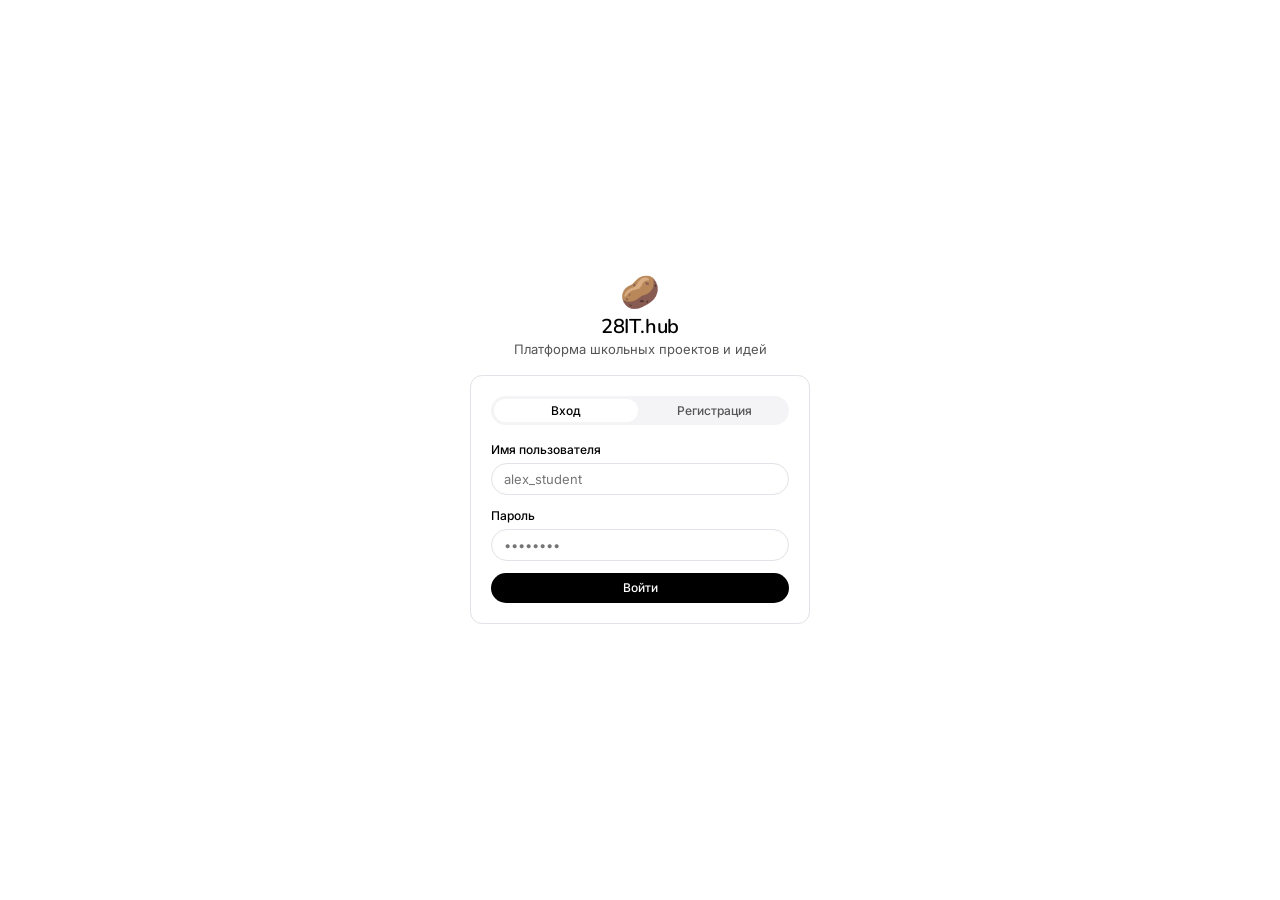
==== commit 102f81ac: "feat: match exact reference screenshot design, zoom distance scale and split layout" ====
--- a/client/index.html
+++ b/client/index.html
@@ -1,14 +1,14 @@
 <!DOCTYPE html>
-<html lang="ru" data-theme="light">
+<html lang="ru" data-theme="dark">
 <head>
   <meta charset="UTF-8" />
   <meta name="viewport" content="width=device-width, initial-scale=1.0" />
   <title>28IT.hub | Платформа школьных проектов</title>
-  <meta name="description" content="Платформа школьных проектов 28IT.hub — пространство для обмена знаниями, творчеством и идеями." />
+  <meta name="description" content="Платформа школьных проектов 28IT.hub — локальная сеть." />
   <link rel="preconnect" href="https://fonts.googleapis.com">
   <link rel="preconnect" href="https://fonts.gstatic.com" crossorigin>
   <link href="https://fonts.googleapis.com/css2?family=Nunito:wght@500;600;700&family=Inter:wght@400;500;600&family=JetBrains+Mono:wght@400;500&display=swap" rel="stylesheet">
-  <link rel="stylesheet" href="style.css?v=ollama_v2" />
+  <link rel="stylesheet" href="style.css?v=nexus_v1" />
 </head>
 <body class="ollama-body">
 
@@ -18,7 +18,7 @@
   <div id="authScreen" class="ollama-auth-canvas">
     <div class="ollama-auth-box">
       <div class="ollama-auth-brand">
-        <div class="potato-logo">🥔</div>
+        <div class="potato-logo hero-potato">🥔</div>
         <h1 class="ollama-display-xl">28IT.hub</h1>
         <p class="ollama-body-md">Платформа школьных проектов и идей</p>
       </div>
@@ -55,7 +55,7 @@
        =================================================================== -->
   <div id="appContainer" class="ollama-app-container hidden">
 
-    <!-- GLOBAL PRIMARY NAVIGATION BAR -->
+    <!-- GLOBAL PRIMARY NAVIGATION BAR (Exact reference layout) -->
     <header class="ollama-primary-nav">
       <div class="ollama-nav-inner">
         <div class="ollama-nav-left">
@@ -77,23 +77,23 @@
 
         <div class="ollama-search-pill-wrapper">
           <span class="ollama-search-icon">🔍</span>
-          <input type="text" id="globalSearchInput" class="ollama-search-input" placeholder="Поиск проектов, авторов, идей..." oninput="handleGlobalSearch()" />
+          <input type="text" id="globalSearchInput" class="ollama-search-input" placeholder="Поиск проектов..." oninput="handleGlobalSearch()" />
         </div>
 
         <div class="ollama-nav-right">
-          <button class="ollama-btn-secondary theme-toggle-btn" id="themeToggleBtn" onclick="toggleTheme()" title="Переключить тему">☀️</button>
-          
+          <button class="theme-toggle-btn" id="themeToggleBtn" onclick="toggleTheme()" title="Переключить тему">☀️</button>
+
+          <div class="ollama-user-pill" onclick="navigate('profile')" title="Мой профиль">
+            <span class="ollama-user-avatar" id="currentUserAvatar">U</span>
+            <span class="ollama-username" id="currentUsername">User</span>
+          </div>
+
           <button class="ollama-btn-secondary" onclick="openPublishModal()">
             + Создать проект
           </button>
 
-          <div class="ollama-user-pill" onclick="navigate('profile')" title="Мой профиль">
-            <span class="ollama-user-avatar" id="currentUserAvatar">U</span>
-            <span class="ollama-username" id="currentUsername">User</span>
-          </div>
-
           <button class="ollama-btn-icon" onclick="logout()" title="Выйти">
-            ✕
+            ↳
           </button>
         </div>
       </div>
@@ -111,7 +111,7 @@
         <section id="heroChapter" class="ollama-hero-section">
           <div class="potato-logo hero-potato">🥔</div>
           <h1 class="ollama-display-xl" id="heroDisplayTitle">Свободная платформа школьных проектов</h1>
-          <p class="ollama-body-md ollama-hero-subtitle">Единое пространство для публикации работ, обмена идеями и общения авторов</p>
+          <p class="ollama-body-md ollama-hero-subtitle">Локальное школьное пространство для публикаций, идей и общения</p>
 
           <!-- SIGNATURE SNIPPET PILL -->
           <div class="ollama-install-snippet" onclick="copyInstallCmd()">
@@ -120,16 +120,55 @@
           </div>
 
           <div class="ollama-hero-actions">
-            <button class="ollama-btn-primary" onclick="scrollToCatalog()">Перейти в каталог</button>
-            <button class="ollama-btn-secondary" onclick="openPublishModal()">Опубликовать проект</button>
+            <button class="ollama-btn-primary" onclick="scrollToCatalog()">Каталог проектов →</button>
+            <button class="ollama-btn-secondary" onclick="navigate('chats')">Сообщения →</button>
+            <button class="ollama-btn-link" onclick="openPublishModal()">Создать проект →</button>
+          </div>
+
+          <div class="ollama-status-line">
+            <span class="status-dot"></span> 28IT.hub готов к работе в локальной сети
+          </div>
+        </section>
+
+        <!-- AUTOMATE YOUR WORK / SPLIT SECTION (2-COLUMN GRID LIKE REFERENCE SCREENSHOT) -->
+        <section class="ollama-section ollama-split-section">
+          <div class="ollama-split-left">
+            <h2 class="ollama-display-lg">Автоматизация & Публикации</h2>
+            <p class="ollama-body-md">
+              Публикуйте свои работы, прикрепляйте файлы и исходный код, общайтесь с авторами в локальной сети школы.
+            </p>
+            <button class="ollama-btn-secondary" onclick="navigate('chats')">
+              Открыть диалоги →
+            </button>
+          </div>
+
+          <div class="ollama-split-right">
+            <div class="ollama-terminal-card">
+              <div class="ollama-terminal-header">
+                <span class="ollama-dot red"></span>
+                <span class="ollama-dot yellow"></span>
+                <span class="ollama-dot green"></span>
+                <span class="ollama-terminal-title">bash — 28it-hub status</span>
+              </div>
+              <div class="ollama-terminal-body" id="terminalOutput">
+                <div class="ollama-code-sm mute">$ 28it-hub status</div>
+                <div class="ollama-code-sm">status: ready on http://localhost:3000</div>
+                <div class="ollama-code-sm mute"># Активные участники локальной сети</div>
+                <div class="ollama-code-sm"><span class="prompt">$</span> 28it-hub list</div>
+                <div class="ollama-code-sm">projects: active</div>
+              </div>
+            </div>
           </div>
         </section>
 
         <!-- CATALOG & CATEGORIES SECTION -->
         <section id="catalogSection" class="ollama-section">
           <div class="ollama-section-header">
-            <h2 class="ollama-display-lg" id="sectionTitle">Каталог проектов</h2>
-            <span id="projectsCount" class="ollama-caption-sm">0 проектов</span>
+            <div class="ollama-header-row">
+              <h2 class="ollama-display-lg" id="sectionTitle">Каталог проектов</h2>
+              <span id="projectsCount" class="ollama-caption-sm">0 проектов</span>
+            </div>
+            <p class="ollama-body-sm">Все опубликованные работы участников школы</p>
           </div>
 
           <!-- CATEGORY PILLS -->
--- a/client/style.css
+++ b/client/style.css
@@ -1,11 +1,49 @@
 /* ===================================================================
-   28IT.HUB DESIGN SYSTEM
-   Brand: Potato 🥔 · Canvas: Light (#ffffff) / Dark (#121214)
+   28IT.HUB DESIGN SYSTEM (Nexus Style)
+   Brand: Potato 🥔 · Canvas: Dark (#0d0d0e) / Light (#ffffff)
    Typography: SF Pro Rounded / Nunito / system-ui / ui-monospace
-   Geometry: Rounded Pill buttons & Clean Cards
    =================================================================== */
 
-:root, html[data-theme="light"] {
+:root, html[data-theme="dark"] {
+  /* Colors - Dark Theme (Default as shown in reference) */
+  --color-primary: #ffffff;
+  --color-on-primary: #000000;
+  --color-ink: #ffffff;
+  --color-ink-deep: #e4e4e7;
+  --color-charcoal: #a1a1aa;
+  --color-body: #9999a1;
+  --color-mute: #66666e;
+  --color-canvas: #0b0b0c;
+  --color-surface-soft: #161618;
+  --color-surface-card: #141416;
+  --color-hairline: #222226;
+  --color-hairline-strong: #33333a;
+  --color-on-dark: #ffffff;
+  --color-on-dark-mute: rgba(255, 255, 255, 0.7);
+  --color-surface-dark: #1d1d22;
+  --color-focus-ring: rgba(255, 255, 255, 0.3);
+  --color-link: #ffffff;
+  --color-link-mute: #a1a1aa;
+  --color-terminal-red: #ff5f56;
+  --color-terminal-yellow: #ffbd2e;
+  --color-terminal-green: #27c93f;
+  --color-card-bg: #141416;
+  --color-card-border: #222226;
+
+  /* Typography Fonts */
+  --font-family-display: "SF Pro Rounded", "Nunito", -apple-system, BlinkMacSystemFont, "Segoe UI", Roboto, sans-serif;
+  --font-family-body: ui-sans-serif, -apple-system, BlinkMacSystemFont, "Segoe UI", Roboto, Inter, sans-serif;
+  --font-family-mono: ui-monospace, SFMono-Regular, Menlo, Monaco, Consolas, "Liberation Mono", monospace;
+
+  /* Radius System */
+  --radius-none: 0px;
+  --radius-sm: 6px;
+  --radius-md: 8px;
+  --radius-lg: 12px;
+  --radius-full: 9999px;
+}
+
+html[data-theme="light"] {
   /* Colors - Light Theme */
   --color-primary: #000000;
   --color-on-primary: #ffffff;
@@ -22,60 +60,11 @@
   --color-on-dark: #ffffff;
   --color-on-dark-mute: rgba(255, 255, 255, 0.7);
   --color-surface-dark: #18181b;
-  --color-focus-ring: rgba(59, 130, 246, 0.4);
+  --color-focus-ring: rgba(0, 0, 0, 0.3);
   --color-link: #000000;
   --color-link-mute: #737373;
-  --color-terminal-red: #ff5f56;
-  --color-terminal-yellow: #ffbd2e;
-  --color-terminal-green: #27c93f;
   --color-card-bg: #ffffff;
   --color-card-border: #e2e2e8;
-
-  /* Typography Fonts */
-  --font-family-display: "SF Pro Rounded", "Nunito", -apple-system, BlinkMacSystemFont, "Segoe UI", Roboto, sans-serif;
-  --font-family-body: ui-sans-serif, -apple-system, BlinkMacSystemFont, "Segoe UI", Roboto, Inter, sans-serif;
-  --font-family-mono: ui-monospace, SFMono-Regular, Menlo, Monaco, Consolas, "Liberation Mono", monospace;
-
-  /* Radius System */
-  --radius-none: 0px;
-  --radius-sm: 6px;
-  --radius-md: 8px;
-  --radius-lg: 12px;
-  --radius-full: 9999px;
-
-  /* Spacing Scale */
-  --space-xxs: 2px;
-  --space-xs: 4px;
-  --space-sm: 8px;
-  --space-md: 12px;
-  --space-lg: 16px;
-  --space-xl: 24px;
-  --space-xxl: 32px;
-  --space-section: 64px;
-}
-
-html[data-theme="dark"] {
-  /* Colors - Dark Theme */
-  --color-primary: #ffffff;
-  --color-on-primary: #000000;
-  --color-ink: #f4f4f6;
-  --color-ink-deep: #e4e4e7;
-  --color-charcoal: #a1a1aa;
-  --color-body: #a1a1aa;
-  --color-mute: #71717a;
-  --color-canvas: #121214;
-  --color-surface-soft: #1c1c1f;
-  --color-surface-card: #18181b;
-  --color-hairline: #2e2e34;
-  --color-hairline-strong: #3f3f46;
-  --color-on-dark: #ffffff;
-  --color-on-dark-mute: rgba(255, 255, 255, 0.7);
-  --color-surface-dark: #27272a;
-  --color-focus-ring: rgba(96, 165, 250, 0.5);
-  --color-link: #ffffff;
-  --color-link-mute: #a1a1aa;
-  --color-card-bg: #18181b;
-  --color-card-border: #2e2e34;
 }
 
 /* Base Reset */
@@ -91,10 +80,11 @@
   background-color: var(--color-canvas);
   color: var(--color-ink);
   font-family: var(--font-family-body);
-  font-size: 15px;
+  font-size: 14px;
   line-height: 1.5;
   -webkit-font-smoothing: antialiased;
   transition: background-color 0.25s ease, color 0.25s ease;
+  overflow-x: hidden;
 }
 
 a {
@@ -119,76 +109,72 @@
 
 /* Smiling Potato Logo */
 .potato-logo {
-  font-size: 28px;
+  font-size: 24px;
   line-height: 1;
   display: inline-block;
   user-select: none;
   transition: transform 0.2s ease;
 }
 .potato-logo:hover {
-  transform: scale(1.15) rotate(5deg);
+  transform: scale(1.12) rotate(4deg);
 }
 .nav-potato {
-  font-size: 22px;
+  font-size: 18px;
 }
 .hero-potato {
-  font-size: 44px;
-  margin-bottom: 12px;
+  font-size: 32px;
+  margin-bottom: 6px;
 }
 
 /* ===================================================================
-   TYPOGRAPHY SPECIFICATION
+   TYPOGRAPHY SPECIFICATION (Zoomed out scale)
    =================================================================== */
 .ollama-display-xl {
   font-family: var(--font-family-display);
-  font-size: 30px;
+  font-size: 20px;
   font-weight: 600;
-  line-height: 1.2;
+  line-height: 1.3;
   letter-spacing: -0.01em;
   color: var(--color-ink);
 }
 
 .ollama-display-lg {
   font-family: var(--font-family-display);
-  font-size: 24px;
+  font-size: 18px;
   font-weight: 600;
-  line-height: 1.25;
-  letter-spacing: 0;
+  line-height: 1.3;
   color: var(--color-ink);
 }
 
 .ollama-heading-lg {
   font-family: var(--font-family-display);
-  font-size: 20px;
+  font-size: 16px;
   font-weight: 600;
-  line-height: 1.33;
-  letter-spacing: 0;
+  line-height: 1.35;
   color: var(--color-ink);
 }
 
 .ollama-heading-md {
   font-family: var(--font-family-body);
-  font-size: 18px;
+  font-size: 14px;
   font-weight: 500;
   line-height: 1.4;
-  letter-spacing: 0;
   color: var(--color-ink);
 }
 
 .ollama-heading-sm {
   font-family: var(--font-family-body);
-  font-size: 16px;
-  font-weight: 500;
-  line-height: 1.5;
-  letter-spacing: 0;
+  font-size: 13px;
+  font-weight: 500;
+  line-height: 1.4;
   color: var(--color-ink);
 }
 
 .ollama-body-md {
   font-family: var(--font-family-body);
-  font-size: 15px;
+  font-size: 13px;
   font-weight: 400;
-  line-height: 1.5;
+  line-height: 1.45;
   color: var(--color-body);
 }
 
@@ -198,31 +184,31 @@
 
 .ollama-body-strong {
   font-family: var(--font-family-body);
-  font-size: 15px;
-  font-weight: 500;
-  line-height: 1.5;
+  font-size: 13px;
+  font-weight: 500;
+  line-height: 1.45;
   color: var(--color-ink);
 }
 
 .ollama-body-sm {
   font-family: var(--font-family-body);
-  font-size: 13px;
+  font-size: 12px;
   font-weight: 400;
-  line-height: 1.43;
+  line-height: 1.4;
   color: var(--color-body);
 }
 
 .ollama-body-sm-strong {
   font-family: var(--font-family-body);
-  font-size: 13px;
-  font-weight: 500;
-  line-height: 1.43;
+  font-size: 12px;
+  font-weight: 500;
+  line-height: 1.4;
   color: var(--color-ink);
 }
 
 .ollama-caption-sm {
   font-family: var(--font-family-body);
-  font-size: 12px;
+  font-size: 11px;
   font-weight: 400;
   line-height: 1.33;
   color: var(--color-mute);
@@ -230,38 +216,38 @@
 
 .ollama-code-md {
   font-family: var(--font-family-mono);
-  font-size: 14px;
+  font-size: 12px;
   font-weight: 400;
-  line-height: 1.5;
+  line-height: 1.4;
 }
 
 .ollama-code-sm {
   font-family: var(--font-family-mono);
-  font-size: 13px;
+  font-size: 12px;
   font-weight: 400;
-  line-height: 1.43;
+  line-height: 1.4;
 }
 
 /* ===================================================================
-   BUTTON COMPONENTS (Neat, clean, rounded)
+   BUTTON COMPONENTS (Reference Style)
    =================================================================== */
 .ollama-btn-primary {
   background-color: var(--color-primary);
   color: var(--color-on-primary);
   font-family: var(--font-family-body);
-  font-size: 14px;
+  font-size: 12px;
   font-weight: 500;
   line-height: 1;
   border-radius: var(--radius-full);
-  padding: 8px 18px;
-  height: 36px;
+  padding: 6px 14px;
+  height: 30px;
   display: inline-flex;
   align-items: center;
   justify-content: center;
-  gap: var(--space-xs);
+  gap: 4px;
   border: 1px solid transparent;
-  transition: all 0.2s cubic-bezier(0.16, 1, 0.3, 1);
-  box-shadow: 0 1px 2px rgba(0,0,0,0.05);
+  transition: all 0.15s ease;
+  white-space: nowrap;
 }
 
 .ollama-btn-primary:hover {
@@ -269,52 +255,72 @@
   transform: translateY(-1px);
 }
 
-.ollama-btn-primary:active {
-  transform: translateY(0);
-}
-
 .ollama-btn-secondary {
   background-color: var(--color-surface-soft);
   color: var(--color-ink);
   border: 1px solid var(--color-hairline);
   font-family: var(--font-family-body);
-  font-size: 14px;
+  font-size: 12px;
   font-weight: 500;
   line-height: 1;
   border-radius: var(--radius-full);
-  padding: 8px 18px;
-  height: 36px;
+  padding: 6px 14px;
+  height: 30px;
   display: inline-flex;
   align-items: center;
   justify-content: center;
-  transition: all 0.2s cubic-bezier(0.16, 1, 0.3, 1);
+  transition: all 0.15s ease;
+  white-space: nowrap;
 }
 
 .ollama-btn-secondary:hover {
   background-color: var(--color-hairline);
   color: var(--color-ink);
   transform: translateY(-1px);
+}
+
+.ollama-btn-link {
+  color: var(--color-ink);
+  font-size: 12px;
+  font-weight: 500;
+  padding: 6px 12px;
+  text-decoration: none;
+  display: inline-flex;
+  align-items: center;
+}
+
+.ollama-btn-link:hover {
+  text-decoration: underline;
+}
+
+.theme-toggle-btn {
+  background: none;
+  border: none;
+  font-size: 14px;
+  cursor: pointer;
+  padding: 4px;
+  color: var(--color-ink);
 }
 
 .ollama-btn-pill-on-dark {
   background-color: #ffffff;
   color: #000000;
   font-family: var(--font-family-body);
-  font-size: 14px;
+  font-size: 12px;
   font-weight: 500;
   line-height: 1;
   border-radius: var(--radius-full);
-  padding: 8px 20px;
-  height: 36px;
+  padding: 6px 16px;
+  height: 30px;
   display: inline-flex;
   align-items: center;
   justify-content: center;
-  transition: all 0.2s ease;
+  transition: all 0.15s ease;
+  white-space: nowrap;
 }
 
 .ollama-btn-pill-on-dark:hover {
   opacity: 0.9;
-  transform: translateY(-1px);
 }
 
 .ollama-btn-icon {
@@ -322,22 +328,21 @@
   color: var(--color-ink);
   border: 1px solid var(--color-hairline);
   border-radius: var(--radius-full);
-  width: 36px;
-  height: 36px;
+  width: 28px;
+  height: 28px;
   display: inline-flex;
   align-items: center;
   justify-content: center;
-  font-size: 14px;
-  transition: all 0.2s ease;
+  font-size: 12px;
+  transition: all 0.15s ease;
+  flex-shrink: 0;
 }
 
 .ollama-btn-icon:hover {
   background-color: var(--color-hairline);
 }
 
-/* ===================================================================
-   AUTHENTICATION CANVAS
-   =================================================================== */
+/* AUTHENTICATION CANVAS */
 .ollama-auth-canvas {
   width: 100vw;
   height: 100vh;
@@ -350,45 +355,39 @@
 
 .ollama-auth-box {
   width: 100%;
-  max-width: 400px;
+  max-width: 340px;
   display: flex;
   flex-direction: column;
   align-items: center;
   text-align: center;
-  gap: var(--space-xl);
-}
-
-.ollama-mascot-logo {
-  font-size: 48px;
-  line-height: 1;
-  margin-bottom: var(--space-xs);
+  gap: 16px;
 }
 
 .ollama-auth-card {
   width: 100%;
-  background-color: var(--color-canvas);
+  background-color: var(--color-surface-card);
   border: 1px solid var(--color-hairline);
   border-radius: var(--radius-lg);
-  padding: var(--space-xxl);
-  display: flex;
-  flex-direction: column;
-  gap: var(--space-xl);
+  padding: 20px;
+  display: flex;
+  flex-direction: column;
+  gap: 16px;
   text-align: left;
 }
 
 .ollama-auth-tabs {
   display: flex;
-  gap: var(--space-xs);
+  gap: 4px;
   background-color: var(--color-surface-soft);
-  padding: 4px;
+  padding: 3px;
   border-radius: var(--radius-full);
 }
 
 .ollama-tab-pill {
   flex: 1;
-  padding: 6px 12px;
-  border-radius: var(--radius-full);
-  font-size: 14px;
+  padding: 4px 10px;
+  border-radius: var(--radius-full);
+  font-size: 12px;
   font-weight: 500;
   color: var(--color-body);
   text-align: center;
@@ -397,18 +396,17 @@
 .ollama-tab-pill.active {
   background-color: var(--color-canvas);
   color: var(--color-ink);
-  box-shadow: 0 1px 3px rgba(0,0,0,0.08);
 }
 
 .ollama-form-group {
   display: flex;
   flex-direction: column;
-  gap: var(--space-xs);
-  margin-bottom: var(--space-lg);
+  gap: 4px;
+  margin-bottom: 12px;
 }
 
 .ollama-label {
-  font-size: 14px;
+  font-size: 12px;
   font-weight: 500;
   color: var(--color-ink);
 }
@@ -418,48 +416,40 @@
   color: var(--color-ink);
   border: 1px solid var(--color-hairline);
   border-radius: var(--radius-full);
-  padding: 8px 16px;
-  height: 40px;
-  font-family: var(--font-family-body);
-  font-size: 16px;
+  padding: 5px 12px;
+  height: 32px;
+  font-family: var(--font-family-body);
+  font-size: 13px;
   outline: none;
   width: 100%;
 }
 
 .ollama-text-input:focus {
   border-color: var(--color-ink);
-  box-shadow: 0 0 0 3px var(--color-focus-ring);
+  box-shadow: 0 0 0 2px var(--color-focus-ring);
 }
 
 .ollama-textarea {
   border-radius: var(--radius-lg);
   height: auto;
-  padding: 12px 16px;
-}
-
-.ollama-select {
-  appearance: none;
-  background-image: url("data:image/svg+xml;charset=US-ASCII,%3Csvg%20xmlns%3D%22http%3A%2F%2Fwww.w3.org%2F2000%2Fsvg%22%20width%3D%22292.4%22%20height%3D%22292.4%22%3E%3Cpath%20fill%3D%22%23000000%22%20d%3D%22M287%2069.4a17.6%2017.6%200%200%200-13-5.4H18.4c-5%200-9.3%201.8-12.9%205.4A17.6%2017.6%200%200%200%200%2082.2c0%205%201.8%209.3%205.4%2012.9l128%20127.9c3.6%203.6%207.8%205.4%2012.8%205.4s9.2-1.8%2012.8-5.4L287%2095c3.5-3.5%205.4-7.8%205.4-12.8%200-5-1.9-9.2-5.5-12.8z%22%2F%3E%3C%2Fsvg%3E");
-  background-repeat: no-repeat;
-  background-position: right 16px center;
-  background-size: 10px;
+  padding: 8px 12px;
 }
 
 .ollama-warning-box {
-  background-color: #fff1f0;
-  border: 1px solid #ffa39e;
-  color: #cf1322;
-  padding: 8px 16px;
+  background-color: rgba(207, 19, 34, 0.1);
+  border: 1px solid rgba(207, 19, 34, 0.3);
+  color: #ff4d4f;
+  padding: 6px 12px;
   border-radius: var(--radius-lg);
-  font-size: 14px;
-  margin-bottom: var(--space-lg);
+  font-size: 12px;
+  margin-bottom: 12px;
 }
 
 /* ===================================================================
-   PRIMARY NAVIGATION (Height 56px, Sticky)
+   PRIMARY NAVIGATION (Exact reference matching)
    =================================================================== */
 .ollama-primary-nav {
-  height: 56px;
+  height: 46px;
   background-color: var(--color-canvas);
   border-bottom: 1px solid var(--color-hairline);
   position: sticky;
@@ -467,40 +457,41 @@
   z-index: 100;
   display: flex;
   align-items: center;
-  padding: 0 var(--space-xl);
-  transition: background-color 0.25s ease, border-color 0.25s ease;
+  padding: 0 16px;
+  transition: background-color 0.25s ease;
 }
 
 .ollama-nav-inner {
   width: 100%;
-  max-width: 1080px;
+  max-width: 900px;
   margin: 0 auto;
   display: flex;
   align-items: center;
   justify-content: space-between;
-  gap: var(--space-lg);
+  gap: 12px;
 }
 
 .ollama-nav-left {
   display: flex;
   align-items: center;
-  gap: var(--space-xl);
+  gap: 16px;
+  flex-shrink: 0;
 }
 
 .ollama-brand-btn {
   display: flex;
   align-items: center;
-  gap: var(--space-xs);
+  gap: 6px;
   text-decoration: none;
 }
 
 .ollama-nav-logo {
-  font-size: 24px;
+  font-size: 18px;
 }
 
 .ollama-nav-title {
   font-family: var(--font-family-display);
-  font-size: 18px;
+  font-size: 15px;
   font-weight: 600;
   color: var(--color-ink);
 }
@@ -508,16 +499,17 @@
 .ollama-nav-links {
   display: flex;
   align-items: center;
-  gap: var(--space-lg);
+  gap: 12px;
 }
 
 .ollama-nav-link {
-  font-size: 14px;
+  font-size: 12px;
   font-weight: 500;
   color: var(--color-body);
-  padding: 4px 0;
+  padding: 3px 0;
   position: relative;
   transition: color 0.15s ease;
+  white-space: nowrap;
 }
 
 .ollama-nav-link.active {
@@ -527,36 +519,36 @@
 .ollama-badge-unread {
   background-color: var(--color-primary);
   color: var(--color-on-primary);
-  font-size: 11px;
+  font-size: 10px;
   font-weight: 600;
-  padding: 2px 6px;
-  border-radius: var(--radius-full);
-  margin-left: 4px;
+  padding: 1px 5px;
+  border-radius: var(--radius-full);
+  margin-left: 2px;
 }
 
 .ollama-search-pill-wrapper {
   position: relative;
-  width: 300px;
+  width: 180px;
 }
 
 .ollama-search-icon {
   position: absolute;
-  left: 12px;
+  left: 10px;
   top: 50%;
   transform: translateY(-50%);
-  font-size: 14px;
+  font-size: 11px;
   color: var(--color-mute);
   pointer-events: none;
 }
 
 .ollama-search-input {
   width: 100%;
-  height: 36px;
+  height: 28px;
   background-color: var(--color-surface-soft);
   border: 1px solid var(--color-hairline);
   border-radius: var(--radius-full);
-  padding: 8px 16px 8px 36px;
-  font-size: 14px;
+  padding: 3px 10px 3px 28px;
+  font-size: 12px;
   color: var(--color-ink);
   outline: none;
   transition: all 0.2s ease;
@@ -565,64 +557,70 @@
 .ollama-search-input:focus {
   background-color: var(--color-canvas);
   border-color: var(--color-hairline-strong);
-  box-shadow: 0 0 0 3px var(--color-focus-ring);
 }
 
 .ollama-nav-right {
   display: flex;
   align-items: center;
-  gap: var(--space-sm);
+  gap: 8px;
+  flex-shrink: 0;
 }
 
 .ollama-user-pill {
   display: flex;
   align-items: center;
-  gap: var(--space-xs);
+  gap: 5px;
   cursor: pointer;
-  padding: 4px var(--space-sm);
+  padding: 2px 6px;
   border-radius: var(--radius-full);
   background-color: var(--color-surface-soft);
   border: 1px solid var(--color-hairline);
 }
 
 .ollama-user-avatar {
-  width: 24px;
-  height: 24px;
+  width: 18px;
+  height: 18px;
   border-radius: var(--radius-full);
   background-color: var(--color-primary);
   color: var(--color-on-primary);
   display: flex;
   align-items: center;
   justify-content: center;
-  font-size: 12px;
+  font-size: 10px;
   font-weight: 600;
 }
 
 .ollama-username {
-  font-size: 13px;
+  font-size: 11px;
   font-weight: 500;
   color: var(--color-ink);
 }
 
 /* ===================================================================
-   MAIN CONTAINER & BALANCED LAYOUT (1080px max-width)
+   MAIN CONTAINER & ZOOMED OUT DISTANCE LAYOUT (900px max-width)
    =================================================================== */
 .ollama-main-wrapper {
   width: 100%;
-  max-width: 1080px;
+  max-width: 900px;
   margin: 0 auto;
-  padding: 40px var(--space-xl) 80px var(--space-xl);
+  padding: 24px 16px 40px 16px;
 }
 
 .ollama-section {
-  margin-bottom: var(--space-section);
+  margin-bottom: 32px;
 }
 
 .ollama-section-header {
-  margin-bottom: var(--space-xl);
-  display: flex;
-  flex-direction: column;
-  gap: var(--space-xs);
+  margin-bottom: 14px;
+  display: flex;
+  flex-direction: column;
+  gap: 2px;
+}
+
+.ollama-header-row {
+  display: flex;
+  align-items: baseline;
+  justify-content: space-between;
 }
 
 /* HERO SECTION */
@@ -631,25 +629,25 @@
   flex-direction: column;
   align-items: center;
   text-align: center;
-  gap: var(--space-md);
-  margin: 0 auto var(--space-section) auto;
-  max-width: 720px;
-  padding: 24px 16px;
+  gap: 10px;
+  margin: 0 auto 32px auto;
+  max-width: 540px;
+  padding: 12px 8px;
 }
 
 .ollama-hero-subtitle {
-  max-width: 520px;
+  max-width: 420px;
 }
 
 .ollama-install-snippet {
   background-color: var(--color-surface-soft);
   color: var(--color-ink);
-  padding: 10px 20px;
-  height: 42px;
+  padding: 4px 14px;
+  height: 32px;
   border-radius: var(--radius-full);
   display: inline-flex;
   align-items: center;
-  gap: var(--space-md);
+  gap: 8px;
   cursor: pointer;
   border: 1px solid var(--color-hairline);
   user-select: all;
@@ -661,33 +659,71 @@
 }
 
 .ollama-copy-btn {
-  font-size: 14px;
+  font-size: 11px;
   color: var(--color-mute);
 }
 
 .ollama-hero-actions {
   display: flex;
-  gap: var(--space-md);
-  margin-top: var(--space-xs);
+  align-items: center;
+  gap: 8px;
+  margin-top: 2px;
+}
+
+.ollama-status-line {
+  font-size: 11px;
+  color: var(--color-mute);
+  display: flex;
+  align-items: center;
+  gap: 6px;
+  margin-top: 4px;
+}
+
+.status-dot {
+  width: 6px;
+  height: 6px;
+  background-color: #27c93f;
+  border-radius: 50%;
+  display: inline-block;
+}
+
+/* AUTOMATE YOUR WORK 2-COLUMN SPLIT SECTION */
+.ollama-split-section {
+  display: grid;
+  grid-template-columns: 1fr 1fr;
+  gap: 24px;
+  align-items: center;
+  margin-bottom: 36px;
+}
+
+.ollama-split-left {
+  display: flex;
+  flex-direction: column;
+  align-items: flex-start;
+  gap: 10px;
+}
+
+.ollama-split-right {
+  width: 100%;
 }
 
 /* CATEGORIES STRIP */
 .ollama-category-pills {
   display: flex;
   flex-wrap: wrap;
-  gap: var(--space-xs);
-  margin-bottom: var(--space-xl);
+  gap: 5px;
+  margin-bottom: 16px;
 }
 
 .ollama-cat-pill {
   background-color: var(--color-surface-soft);
   color: var(--color-ink);
   border: 1px solid var(--color-hairline);
-  padding: 6px 16px;
-  border-radius: var(--radius-full);
-  font-size: 13px;
-  font-weight: 500;
-  transition: all 0.2s ease;
+  padding: 4px 12px;
+  border-radius: var(--radius-full);
+  font-size: 12px;
+  font-weight: 500;
+  transition: all 0.15s ease;
 }
 
 .ollama-cat-pill.active {
@@ -699,8 +735,8 @@
 /* PROJECTS GRID & CARDS */
 .ollama-projects-grid {
   display: grid;
-  grid-template-columns: repeat(auto-fill, minmax(240px, 1fr));
-  gap: var(--space-xl);
+  grid-template-columns: repeat(auto-fill, minmax(200px, 1fr));
+  gap: 14px;
 }
 
 .ollama-card {
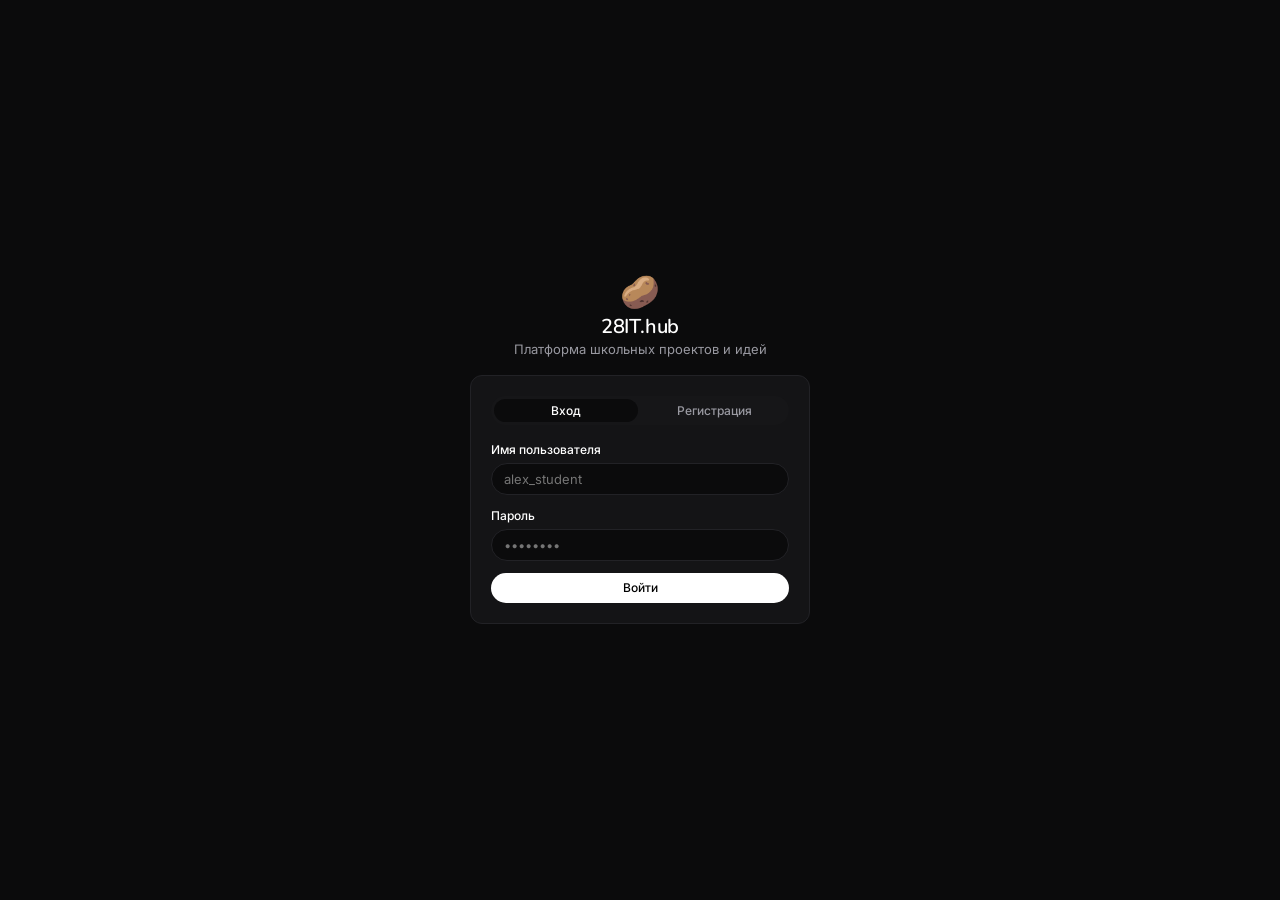
==== commit 9b307b01: "feat: remove event stream, add GitHub-style code/file attachments, post badges and pinning system" ====
--- a/client/index.html
+++ b/client/index.html
@@ -115,8 +115,8 @@
 
           <!-- SIGNATURE SNIPPET PILL -->
           <div class="ollama-install-snippet" onclick="copyInstallCmd()">
-            <span class="ollama-code-md">28IT.hub — Локальная школьная сеть</span>
-            <span class="ollama-copy-btn" title="Копировать">📋</span>
+            <span class="ollama-code-md">http://192.168.0.132:3000</span>
+            <span class="ollama-copy-btn" title="Копировать адрес">📋</span>
           </div>
 
           <div class="ollama-hero-actions">
@@ -187,37 +187,6 @@
           </div>
         </section>
 
-        <!-- TERMINAL CARD & ACTIVITY SECTION -->
-        <section class="ollama-section">
-          <div class="ollama-section-header">
-            <h2 class="ollama-heading-lg">Лента событий 28IT.hub</h2>
-            <p class="ollama-body-md">Обновления и активность участников локальной сети</p>
-          </div>
-
-          <div class="ollama-terminal-grid">
-            <!-- TERMINAL CARD PRODUCT PREVIEW -->
-            <div class="ollama-terminal-card">
-              <div class="ollama-terminal-header">
-                <span class="ollama-dot red"></span>
-                <span class="ollama-dot yellow"></span>
-                <span class="ollama-dot green"></span>
-                <span class="ollama-terminal-title">Консоль событий — 28IT.hub</span>
-              </div>
-              <div class="ollama-terminal-body" id="terminalOutput">
-                <div class="ollama-code-sm mute"># Локальное подключение активна</div>
-                <div class="ollama-code-sm"><span class="prompt">$</span> 28it-hub status</div>
-                <div class="ollama-code-sm mute">загрузка системы... 100%</div>
-                <div class="ollama-code-sm">статус: готов к работе (http://localhost:3000)</div>
-              </div>
-            </div>
-
-            <!-- GIT ACTIVITY STREAM -->
-            <div class="ollama-git-stream" id="gitActivityList">
-              <div class="ollama-git-empty">Ожидание новых событий...</div>
-            </div>
-          </div>
-        </section>
-
         <!-- INVERTED DARK CARD SECTION -->
         <section class="ollama-section">
           <div class="ollama-pricing-card-dark">
@@ -225,7 +194,7 @@
               <div class="ollama-dark-badge">ШКОЛЬНОЕ СООБЩЕСТВО</div>
               <h3 class="ollama-heading-lg">Присоединяйтесь к лаборатории 28IT</h3>
               <p class="ollama-body-md dark-mute">
-                Объединяйтесь с другими школьниками, создавайте уникальные работы и делитесь результатами.
+                Объединяйтесь с другими школьниками, создавайте уникальные работы, код и файлы и делитесь результатами.
               </p>
               <button class="ollama-btn-pill-on-dark" onclick="openPublishModal()">
                 Загрузить свою работу
@@ -239,16 +208,16 @@
           <h2 class="ollama-display-lg">Часто задаваемые вопросы</h2>
           <div class="ollama-faq-list">
             <div class="ollama-faq-row">
-              <div class="ollama-heading-sm">Как выложить свой проект?</div>
-              <div class="ollama-body-md">Нажмите кнопку «+ Создать проект», заполните описание, прикрепите файлы или ссылку на репозиторий в Gitea.</div>
+              <div class="ollama-heading-sm">Как выложить свой проект или код?</div>
+              <div class="ollama-body-md">Нажмите кнопку «+ Создать проект», выберите категорию, прикрепите исходный код, изображения или файлы.</div>
             </div>
             <div class="ollama-faq-row">
-              <div class="ollama-heading-sm">Как заказать 3D-печать детали?</div>
-              <div class="ollama-body-md">Найдите интересующий проект в каталоге и нажмите «Написать автору», чтобы обсудить изготовление.</div>
+              <div class="ollama-heading-sm">Как закрепить проект?</div>
+              <div class="ollama-body-md">При публикации отметьте пункт «📌 Закрепить публикацию» или используйте кнопку закрепления в карточке.</div>
             </div>
             <div class="ollama-faq-row">
               <div class="ollama-heading-sm">Работает ли сайт без интернета?</div>
-              <div class="ollama-body-md">Да, платформа развернута в локальной сети школы и доступна автономно.</div>
+              <div class="ollama-body-md">Да, платформа развернута в локальной сети школы и доступна автономно по адресу http://192.168.0.132:3000.</div>
             </div>
           </div>
         </section>
@@ -260,10 +229,9 @@
             <a href="#" onclick="navigate('projects'); return false;">Проекты</a>
             <a href="#" onclick="navigate('my-projects'); return false;">Мои публикации</a>
             <a href="#" onclick="navigate('chats'); return false;">Сообщения</a>
-            <span>Gitea</span>
-            <span>28IT Lab</span>
-          </div>
-          <div class="ollama-footer-copy">© 2026 28IT.hub · Документированная система мейкеров</div>
+            <span>28IT Network</span>
+          </div>
+          <div class="ollama-footer-copy">© 2026 28IT.hub · Школьная система проектов</div>
         </footer>
 
       </div><!-- /pageView -->
@@ -356,33 +324,44 @@
         <form id="publishForm" onsubmit="handlePublishSubmit(event)">
           <div class="ollama-form-group">
             <label class="ollama-label" for="postTitle">Название проекта *</label>
-            <input type="text" id="postTitle" class="ollama-text-input" placeholder="Например: FPV Квадрокоптер Mark4" required />
+            <input type="text" id="postTitle" class="ollama-text-input" placeholder="Например: Калькулятор физических формул" required />
           </div>
 
           <div class="ollama-form-group">
             <label class="ollama-label" for="postCategory">Категория</label>
             <select id="postCategory" class="ollama-text-input ollama-select">
-              <option value="Учёба & Доклады">Учёба & Доклады</option>
-              <option value="Творчество & Дизайн">Творчество & Дизайн</option>
-              <option value="Игры & Развлечения">Игры & Развлечения</option>
-              <option value="Идеи & Лайфхаки">Идеи & Лайфхаки</option>
+              <option value="Учёба">Учёба</option>
+              <option value="Творчество">Творчество</option>
+              <option value="Игры & Досуг">Игры & Досуг</option>
+              <option value="Идеи & Проекты">Идеи & Проекты</option>
               <option value="Другое">Другое</option>
             </select>
           </div>
 
           <div class="ollama-form-group">
             <label class="ollama-label" for="postDesc">Описание проекта *</label>
-            <textarea id="postDesc" class="ollama-text-input ollama-textarea" rows="4" placeholder="Характеристики, детали, особенности..." required></textarea>
-          </div>
-
-          <div class="ollama-form-group">
-            <label class="ollama-label" for="postRepo">Ссылка на Git-репозиторий (Gitea / GitHub)</label>
-            <input type="text" id="postRepo" class="ollama-text-input" placeholder="http://192.168.8.178:3000/user/fpv-project" />
-          </div>
-
-          <div class="ollama-form-group">
-            <label class="ollama-label" for="postImageInput">Обложка / Изображение</label>
+            <textarea id="postDesc" class="ollama-text-input ollama-textarea" rows="3" placeholder="Краткое описание работы..." required></textarea>
+          </div>
+
+          <div class="ollama-form-group">
+            <label class="ollama-label" for="postCodeSnippet">💻 Исходный код / Скрипт (необязательно)</label>
+            <textarea id="postCodeSnippet" class="ollama-text-input ollama-textarea ollama-code-font" rows="4" placeholder="const hello = 'World'; // Вставьте код здесь"></textarea>
+          </div>
+
+          <div class="ollama-form-group">
+            <label class="ollama-label" for="postImageInput">🖼️ Обложка / Изображение</label>
             <input type="file" id="postImageInput" accept="image/*" class="ollama-text-input" />
+          </div>
+
+          <div class="ollama-form-group">
+            <label class="ollama-label" for="postFileInput">📎 Прикрепить файл / Архив</label>
+            <input type="file" id="postFileInput" class="ollama-text-input" />
+          </div>
+
+          <div class="ollama-form-group checkbox-row">
+            <label class="ollama-checkbox-label">
+              <input type="checkbox" id="postIsPinned" /> 📌 Закрепить проект вверху каталога
+            </label>
           </div>
 
           <div id="publishError" class="ollama-warning-box hidden"></div>
--- a/client/style.css
+++ b/client/style.css
@@ -445,6 +445,87 @@
   margin-bottom: 12px;
 }
 
+/* BADGES & ATTACHMENTS (GitHub Style) */
+.card-badges {
+  display: flex;
+  flex-wrap: wrap;
+  gap: 4px;
+  margin-bottom: 6px;
+  align-items: center;
+}
+
+.post-badge {
+  font-size: 10px;
+  font-weight: 600;
+  padding: 2px 7px;
+  border-radius: 12px;
+  display: inline-flex;
+  align-items: center;
+  gap: 3px;
+  line-height: 1.2;
+}
+
+.pin-badge {
+  background-color: rgba(234, 179, 8, 0.15);
+  color: #eab308;
+  border: 1px solid rgba(234, 179, 8, 0.3);
+}
+
+.code-badge {
+  background-color: rgba(59, 130, 246, 0.15);
+  color: #60a5fa;
+  border: 1px solid rgba(59, 130, 246, 0.3);
+}
+
+.file-badge {
+  background-color: rgba(168, 85, 247, 0.15);
+  color: #c084fc;
+  border: 1px solid rgba(168, 85, 247, 0.3);
+}
+
+.photo-badge {
+  background-color: rgba(34, 197, 94, 0.15);
+  color: #4ade80;
+  border: 1px solid rgba(34, 197, 94, 0.3);
+}
+
+.pinned-card {
+  border-color: rgba(234, 179, 8, 0.4) !important;
+  box-shadow: 0 0 12px rgba(234, 179, 8, 0.08);
+}
+
+.code-preview-block {
+  background-color: #0d1117;
+  color: #e6edf3;
+  border: 1px solid #30363d;
+  border-radius: 6px;
+  padding: 10px 12px;
+  font-family: ui-monospace, SFMono-Regular, SF Mono, Menlo, Consolas, Liberation Mono, monospace;
+  font-size: 12px;
+  line-height: 1.45;
+  max-height: 240px;
+  overflow-y: auto;
+  white-space: pre-wrap;
+  word-break: break-word;
+}
+
+.checkbox-row {
+  margin-top: 6px;
+}
+
+.ollama-checkbox-label {
+  display: flex;
+  align-items: center;
+  gap: 8px;
+  font-size: 12px;
+  cursor: pointer;
+  color: var(--color-ink);
+}
+
+.ollama-code-font {
+  font-family: ui-monospace, SFMono-Regular, SF Mono, Menlo, Consolas, Liberation Mono, monospace;
+}
+
 /* ===================================================================
    PRIMARY NAVIGATION (Exact reference matching)
    =================================================================== */
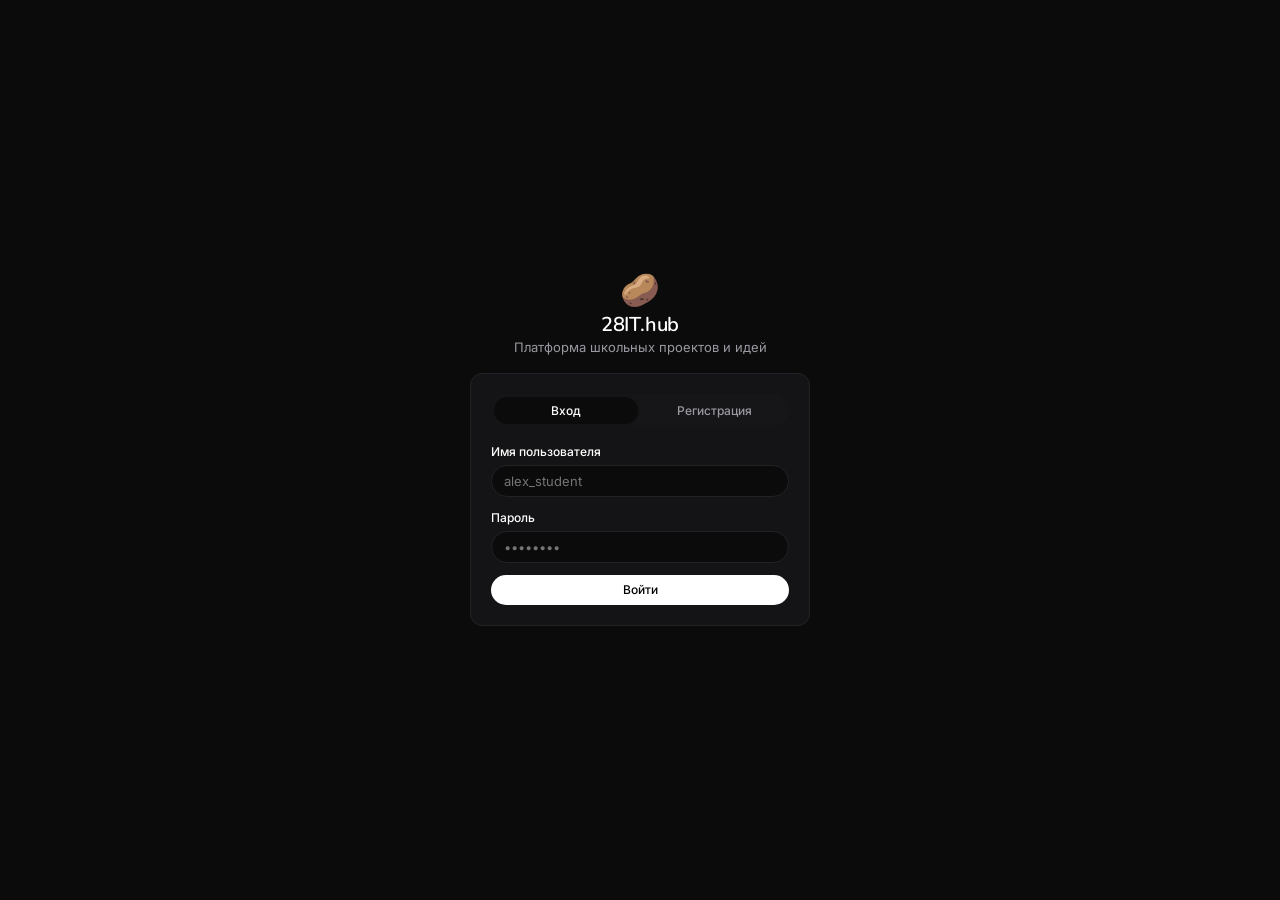
==== commit 690b612b: "fix: add explicit type=button and cursor pointer to auth tabs" ====
--- a/client/index.html
+++ b/client/index.html
@@ -25,19 +25,19 @@
 
       <div class="ollama-auth-card">
         <div class="ollama-auth-tabs">
-          <button id="loginTabBtn" class="ollama-tab-pill active" onclick="switchAuthTab('login')">Вход</button>
-          <button id="registerTabBtn" class="ollama-tab-pill" onclick="switchAuthTab('register')">Регистрация</button>
+          <button type="button" id="loginTabBtn" class="ollama-tab-pill active" onclick="switchAuthTab('login')">Вход</button>
+          <button type="button" id="registerTabBtn" class="ollama-tab-pill" onclick="switchAuthTab('register')">Регистрация</button>
         </div>
 
         <form id="authForm" onsubmit="handleAuthSubmit(event)">
           <div class="ollama-form-group">
             <label class="ollama-label" for="usernameInput">Имя пользователя</label>
-            <input type="text" id="usernameInput" class="ollama-text-input" required minlength="3" autocomplete="username" placeholder="alex_student" />
+            <input type="text" id="usernameInput" class="ollama-text-input" required autocomplete="username" placeholder="alex_student" />
           </div>
 
           <div class="ollama-form-group">
             <label class="ollama-label" for="passwordInput">Пароль</label>
-            <input type="password" id="passwordInput" class="ollama-text-input" required minlength="6" autocomplete="current-password" placeholder="••••••••" />
+            <input type="password" id="passwordInput" class="ollama-text-input" required autocomplete="current-password" placeholder="••••••••" />
           </div>
 
           <div id="authError" class="ollama-warning-box hidden"></div>
--- a/client/style.css
+++ b/client/style.css
@@ -385,17 +385,23 @@
 
 .ollama-tab-pill {
   flex: 1;
-  padding: 4px 10px;
+  padding: 6px 12px;
   border-radius: var(--radius-full);
   font-size: 12px;
   font-weight: 500;
   color: var(--color-body);
   text-align: center;
+  background: transparent;
+  border: none;
+  cursor: pointer;
+  user-select: none;
+  transition: all 0.15s ease;
 }
 
 .ollama-tab-pill.active {
   background-color: var(--color-canvas);
   color: var(--color-ink);
+  box-shadow: 0 1px 3px rgba(0,0,0,0.2);
 }
 
 .ollama-form-group {
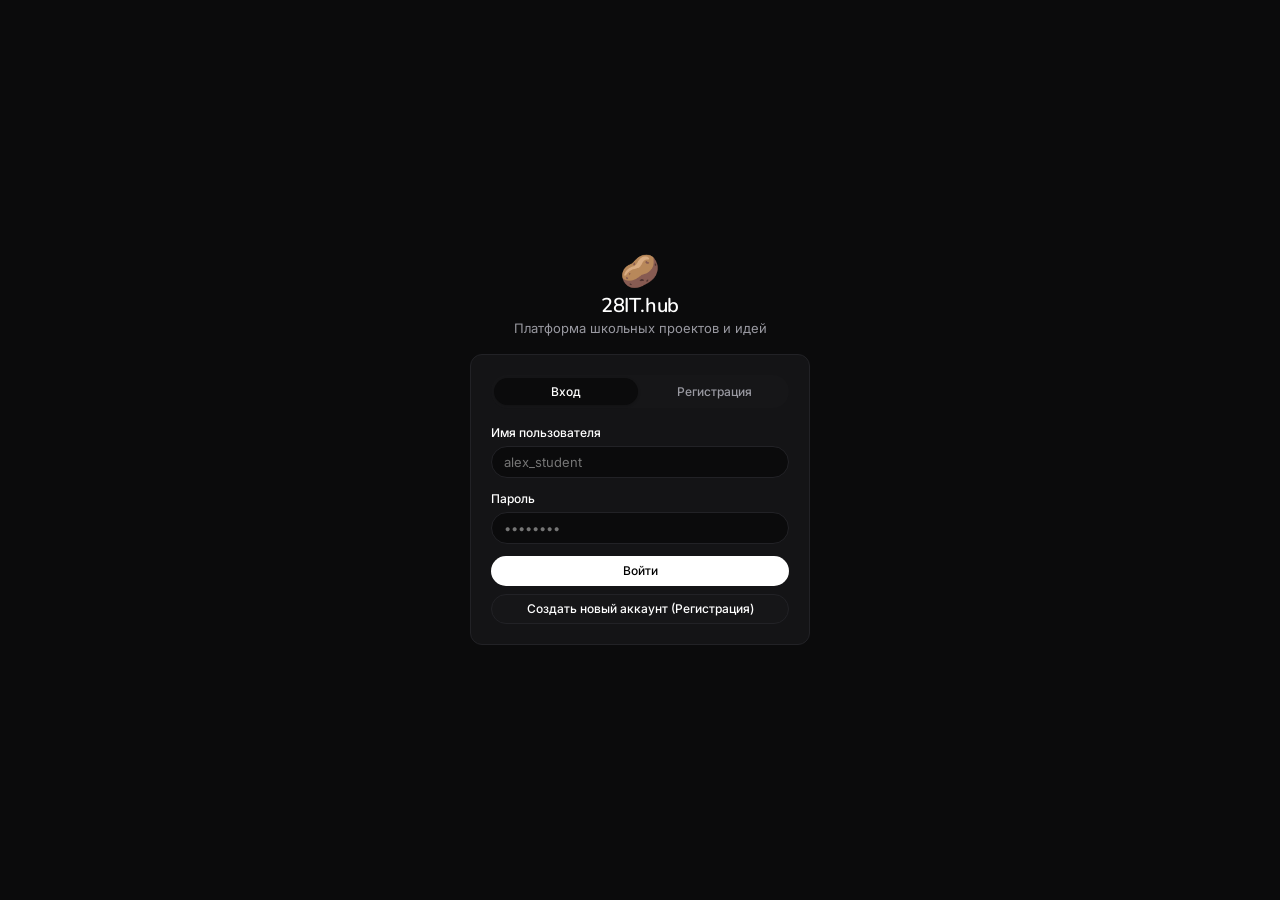
==== commit 82f2b796: "fix: add direct register button and cache busting to guarantee registration works" ====
--- a/client/index.html
+++ b/client/index.html
@@ -8,7 +8,7 @@
   <link rel="preconnect" href="https://fonts.googleapis.com">
   <link rel="preconnect" href="https://fonts.gstatic.com" crossorigin>
   <link href="https://fonts.googleapis.com/css2?family=Nunito:wght@500;600;700&family=Inter:wght@400;500;600&family=JetBrains+Mono:wght@400;500&display=swap" rel="stylesheet">
-  <link rel="stylesheet" href="style.css?v=nexus_v1" />
+  <link rel="stylesheet" href="style.css?v=v28" />
 </head>
 <body class="ollama-body">
 
@@ -42,8 +42,9 @@
 
           <div id="authError" class="ollama-warning-box hidden"></div>
 
-          <div class="ollama-form-actions">
+          <div class="ollama-form-actions" style="display:flex;flex-direction:column;gap:8px;margin-top:12px;">
             <button type="submit" id="authSubmitBtn" class="ollama-btn-primary full-width">Войти</button>
+            <button type="button" onclick="submitAuthDirect('register')" class="ollama-btn-secondary full-width">Создать новый аккаунт (Регистрация)</button>
           </div>
         </form>
       </div>
@@ -376,6 +377,6 @@
   </div>
 
   <script src="/socket.io/socket.io.js"></script>
-  <script src="app.js?v=ollama_v1"></script>
+  <script src="app.js?v=v28"></script>
 </body>
 </html>
